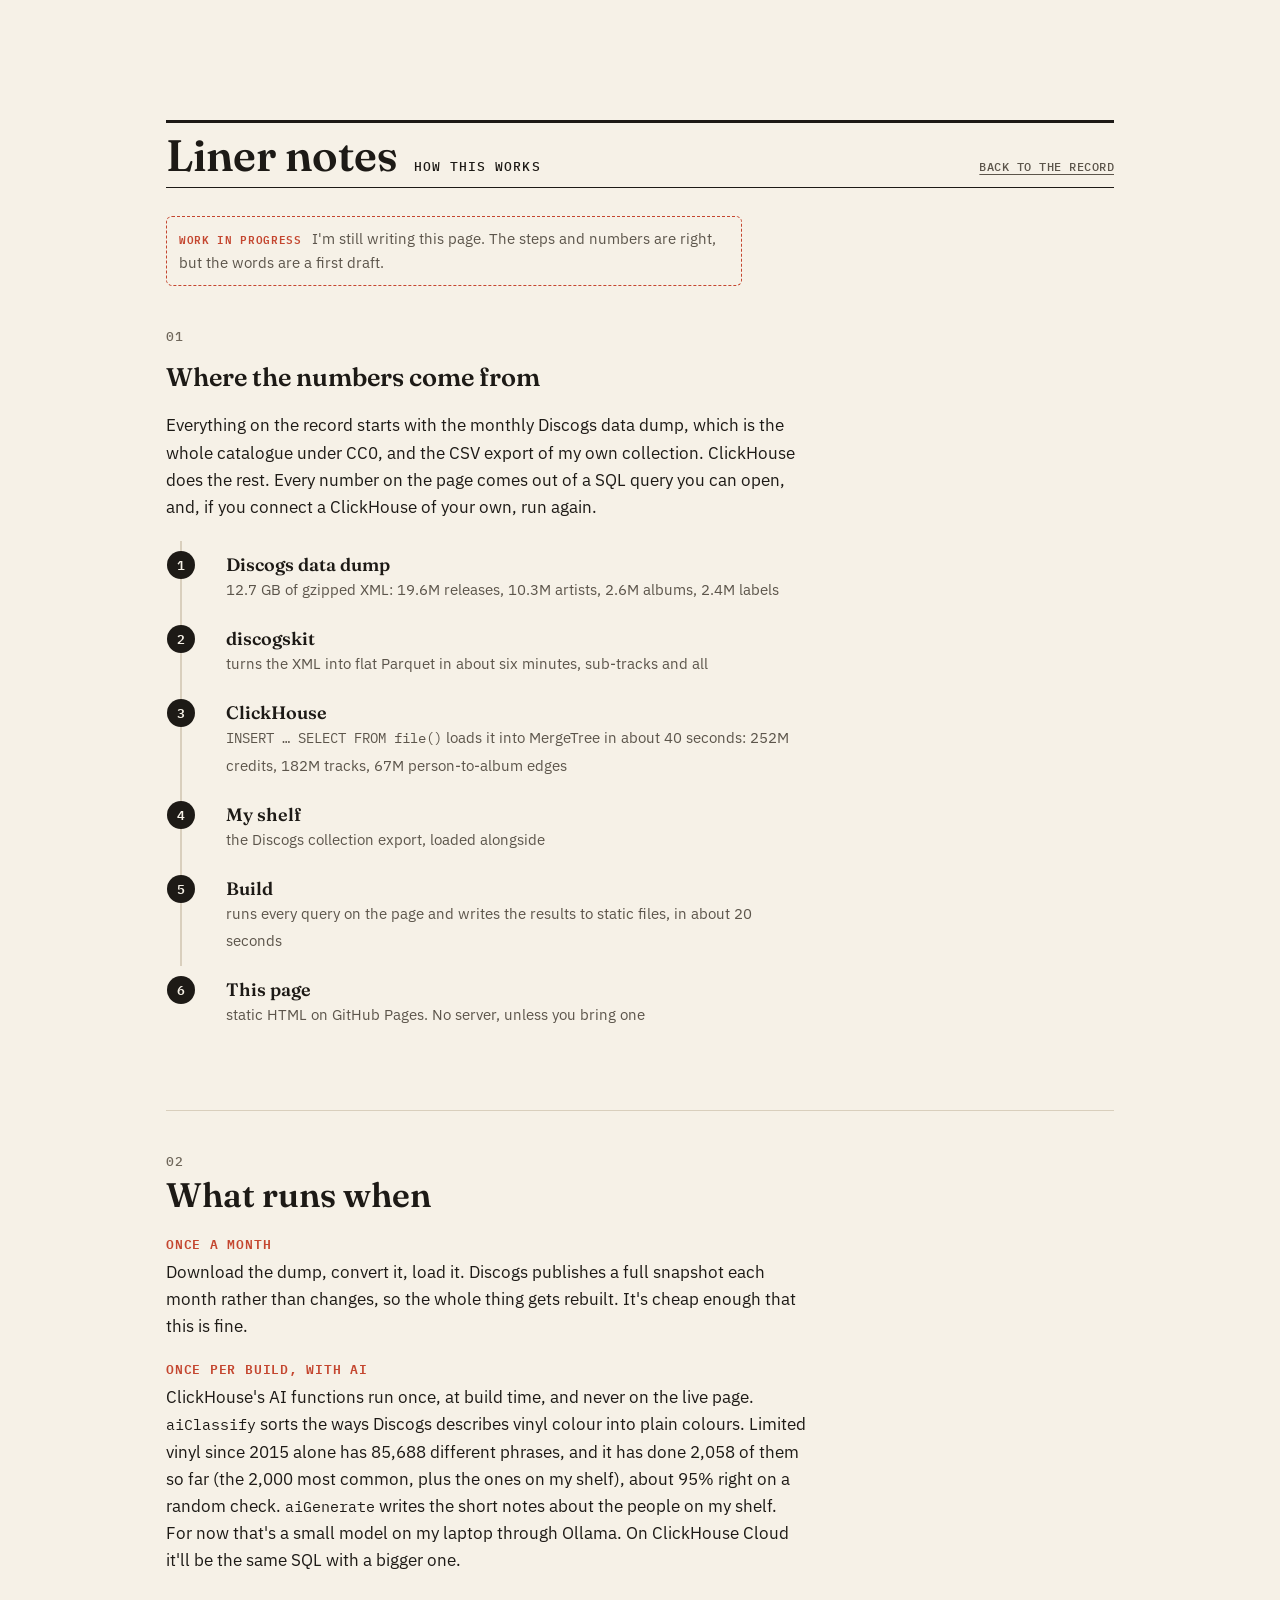
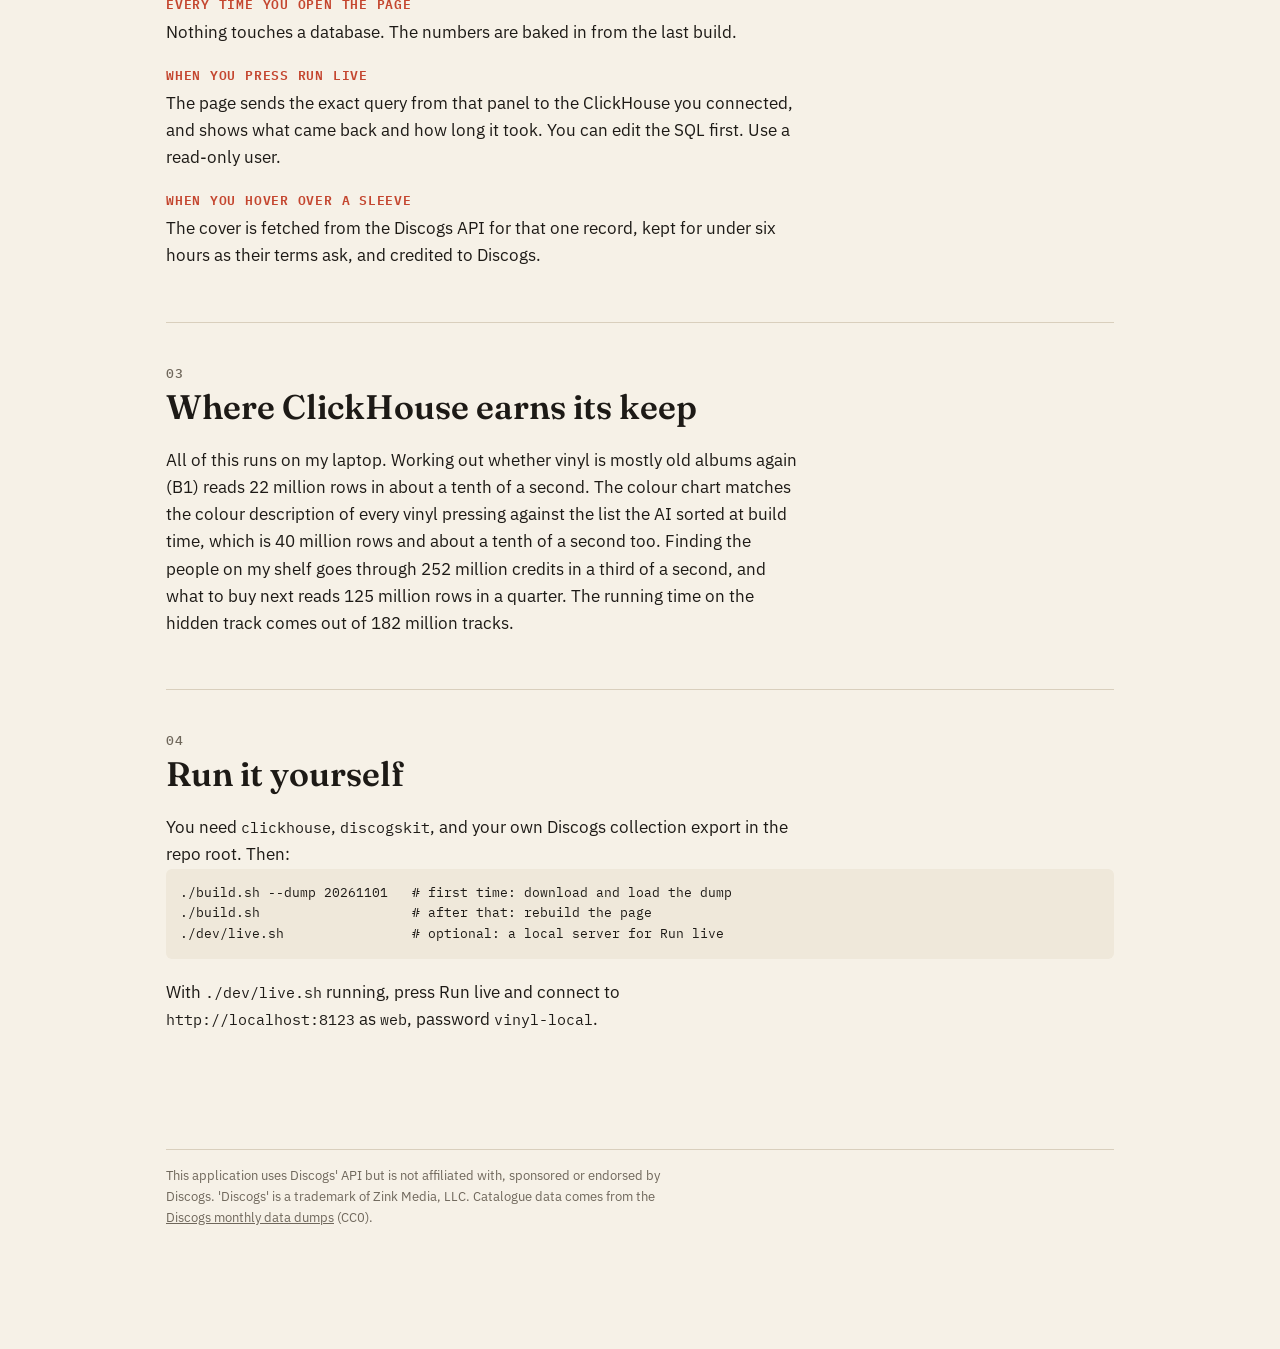
==== web/how.html @ 394502c3 "Link preview, favicon, and How it works marked as in progress - Open Graph and Twitter tags on both " ====
<!doctype html>
<html lang="en">
<head>
  <meta charset="utf-8">
  <meta name="viewport" content="width=device-width, initial-scale=1">
  <title>How It Works</title>
  <meta name="description" content="How the shelf page is built: Discogs dumps, Parquet, ClickHouse, and a little AI at build time.">
  <link rel="icon" href="favicon-32.png" sizes="32x32" type="image/png">
  <link rel="icon" href="favicon.svg" type="image/svg+xml">
  <link rel="apple-touch-icon" href="apple-touch-icon.png">
  <meta property="og:type" content="website">
  <meta property="og:title" content="How it works: Reading every liner note at once">
  <meta property="og:description" content="How the shelf page is built from the Discogs dumps, my collection export, and ClickHouse.">
  <meta property="og:url" content="https://tylerhannan.github.io/every-liner-note/how.html">
  <meta property="og:image" content="https://tylerhannan.github.io/every-liner-note/preview.png">
  <meta property="og:image:width" content="1200">
  <meta property="og:image:height" content="630">
  <meta property="og:image:alt" content="Reading every liner note at once: 19.6 million releases on Discogs, 252 million credits, and my records as sleeves">
  <meta name="twitter:card" content="summary_large_image">
  <link rel="preconnect" href="https://fonts.googleapis.com">
  <link rel="preconnect" href="https://fonts.gstatic.com" crossorigin>
  <link href="https://fonts.googleapis.com/css2?family=Fraunces:opsz,wght@9..144,500;9..144,600&family=IBM+Plex+Mono:wght@400;500;600&family=IBM+Plex+Sans:wght@400;500&display=swap" rel="stylesheet">
  <link rel="stylesheet" href="style.css">
</head>
<body>
<main>
  <header class="side-label" aria-label="Liner notes">
    <span class="side">Liner notes</span>
    <span>How this works</span>
    <span class="spacer"></span>
    <a class="how-link" href="index.html">Back to the record</a>
  </header>

  <p class="wip"><span class="soon-tag">Work in progress</span> I'm still writing this page. The steps and numbers are right, but the
    words are a first draft.</p>

  <!-- DRAFT COPY: written by Claude in Tyler's voice, for Tyler to rewrite -->
  <section class="track">
    <div class="track-no">01</div>
    <h1>Where the numbers come from</h1>
    <p class="lede">Everything on the record starts with the monthly Discogs data dump, which is the whole catalogue under CC0, and the
      CSV export of my own collection. ClickHouse does the rest. Every number on the page comes out of a SQL query you can open, and,
      if you connect a ClickHouse of your own, run again.</p>

    <ol class="flow">
      <li><b>Discogs data dump</b><span>12.7 GB of gzipped XML: 19.6M releases, 10.3M artists, 2.6M albums, 2.4M labels</span></li>
      <li><b>discogskit</b><span>turns the XML into flat Parquet in about six minutes, sub-tracks and all</span></li>
      <li><b>ClickHouse</b><span><code>INSERT … SELECT FROM file()</code> loads it into MergeTree in about 40 seconds: 252M credits, 182M tracks, 67M person-to-album edges</span></li>
      <li><b>My shelf</b><span>the Discogs collection export, loaded alongside</span></li>
      <li><b>Build</b><span>runs every query on the page and writes the results to static files, in about 20 seconds</span></li>
      <li><b>This page</b><span>static HTML on GitHub Pages. No server, unless you bring one</span></li>
    </ol>
  </section>

  <section class="track">
    <div class="track-no">02</div>
    <h2>What runs when</h2>
    <dl class="when">
      <dt>Once a month</dt>
      <dd>Download the dump, convert it, load it. Discogs publishes a full snapshot each month rather than changes, so the whole thing
        gets rebuilt. It's cheap enough that this is fine.</dd>
      <dt>Once per build, with AI</dt>
      <dd>ClickHouse's AI functions run once, at build time, and never on the live page. <code>aiClassify</code> sorts the ways Discogs
        describes vinyl colour into plain colours. Limited vinyl since 2015 alone has 85,688 different phrases, and it has done 2,058 of
        them so far (the 2,000 most common, plus the ones on my shelf), about 95% right on a random check. <code>aiGenerate</code> writes
        the short notes about the people on my shelf. For now that's
        a small model on my laptop through Ollama. On ClickHouse Cloud it'll be the same SQL with a bigger one.</dd>
      <dt>Every time you open the page</dt>
      <dd>Nothing touches a database. The numbers are baked in from the last build.</dd>
      <dt>When you press Run live</dt>
      <dd>The page sends the exact query from that panel to the ClickHouse you connected, and shows what came back and how long it took.
        You can edit the SQL first. Use a read-only user.</dd>
      <dt>When you hover over a sleeve</dt>
      <dd>The cover is fetched from the Discogs API for that one record, kept for under six hours as their terms ask, and credited to Discogs.</dd>
    </dl>
  </section>

  <section class="track">
    <div class="track-no">03</div>
    <h2>Where ClickHouse earns its keep</h2>
    <p>All of this runs on my laptop. Working out whether vinyl is mostly old albums again (B1) reads 22 million rows in about a
      tenth of a second. The colour chart matches the colour description of every vinyl pressing against the list the AI sorted at
      build time, which is 40 million rows and about a tenth of a second too. Finding the people on my shelf goes through 252 million
      credits in a third of a second, and what to buy next reads 125 million rows in a quarter. The running time on the hidden track
      comes out of 182 million tracks.</p>
  </section>

  <section class="track">
    <div class="track-no">04</div>
    <h2>Run it yourself</h2>
    <p>You need <code>clickhouse</code>, <code>discogskit</code>, and your own Discogs collection export in the repo root. Then:</p>
    <pre class="howto">./build.sh --dump 20261101   # first time: download and load the dump
./build.sh                   # after that: rebuild the page
./dev/live.sh                # optional: a local server for Run live</pre>
    <p>With <code>./dev/live.sh</code> running, press Run live and connect to <code>http://localhost:8123</code> as <code>web</code>,
      password <code>vinyl-local</code>.</p>
  </section>

  <footer class="site-footer">
    <p>This application uses Discogs' API but is not affiliated with, sponsored or endorsed by Discogs. 'Discogs' is a trademark of Zink Media, LLC.
      Catalogue data comes from the <a href="https://data.discogs.com/">Discogs monthly data dumps</a> (CC0).</p>
  </footer>
</main>
</body>
</html>
---- web/style.css ----
/* Tokens: paper and ink by day, black vinyl by night */
:root {
  color-scheme: light;
  --paper: #f6f1e7;
  --paper-2: #efe8da;
  --ink: #1d1a16;
  --ink-2: #5c554b;
  --ink-3: #6f675b;
  --rule: #d9cfbd;
  --grid: #e6dccb;
  --reissue: #c4462f;
  --catalogue: #1a8a6c;
  --new: #3b5fc0;
  --focus: #3b5fc0;
  --serif: "Fraunces", Georgia, serif;
  --sans: "IBM Plex Sans", system-ui, sans-serif;
  --mono: "IBM Plex Mono", ui-monospace, monospace;
  --gap: 20px;
}
@media (prefers-color-scheme: dark) {
  :root:not([data-theme="light"]) {
    color-scheme: dark;
    --paper: #171512; --paper-2: #201d19; --ink: #f0ebe2; --ink-2: #c2b9aa; --ink-3: #a39a8b;
    --rule: #3a342c; --grid: #2b2722; --reissue: #e0644a; --catalogue: #2aa386; --new: #6b93e0; --focus: #6b93e0;
  }
}
:root[data-theme="dark"] {
  color-scheme: dark;
  --paper: #171512; --paper-2: #201d19; --ink: #f0ebe2; --ink-2: #c2b9aa; --ink-3: #a39a8b;
  --rule: #3a342c; --grid: #2b2722; --reissue: #e0644a; --catalogue: #2aa386; --new: #6b93e0; --focus: #6b93e0;
}

/* Base */
* { box-sizing: border-box; }
html { scroll-behavior: smooth; }
body { margin: 0; background: var(--paper); color: var(--ink); font: 17px/1.6 var(--sans); -webkit-font-smoothing: antialiased; }
main { max-width: 980px; margin: 0 auto; padding: 32px 16px 120px; }
h1, h2 { font-family: var(--serif); font-weight: 600; line-height: 1.15; margin: 0; }
h2 { font-size: clamp(26px, 3.6vw, 34px); }
p { max-width: 64ch; margin: 0; }
a { color: inherit; }
code { font-family: var(--mono); font-size: 0.9em; }
:focus-visible { outline: 2px solid var(--focus); outline-offset: 2px; }

/* Masthead */
.masthead { padding-bottom: 40px; border-bottom: 1px solid var(--rule); }
.masthead-row { display: flex; align-items: center; gap: 12px 14px; flex-wrap: wrap; font: 500 12px var(--mono); letter-spacing: 0.06em; color: var(--ink-3); }
.spacer { flex: 1; }
.masthead-title { font: 600 clamp(38px, 6.5vw, 66px)/1.04 var(--serif); margin: 32px 0 16px; max-width: 15ch; }
.masthead-lede { font-size: 19px; color: var(--ink-2); max-width: 56ch; }
.how-link { font: 500 12px var(--mono); color: var(--ink-2); letter-spacing: 0.04em; text-underline-offset: 3px; }
.how-link:hover { color: var(--ink); }
.theme-toggle, .connect-open {
  font: 500 12px/1 var(--mono); letter-spacing: 0.04em; color: var(--ink); background: none; cursor: pointer;
  border: 1px solid var(--ink); border-radius: 999px; padding: 6px 12px;
}
.theme-toggle { border-color: var(--rule); color: var(--ink-2); font-size: 14px; padding: 5px 9px; }
.theme-toggle:hover, .connect-open:hover { background: var(--ink); color: var(--paper); border-color: var(--ink); }
.is-live .connect-open { border-color: var(--catalogue); color: var(--catalogue); }
.is-live .connect-open::before { content: "● "; }
.connect-soon, .wip { margin: 0 0 14px; padding: 10px 12px; border: 1px dashed var(--reissue); border-radius: 6px; font-size: 14px; color: var(--ink-2); }
.wip { margin: 28px 0 0; max-width: 64ch; font-size: 15px; }
.soon-tag { display: inline-block; margin-right: 6px; font: 600 11px var(--mono); text-transform: uppercase; letter-spacing: 0.06em; color: var(--reissue); }

/* Sides and tracks: one rhythm, every block the same distance from the last */
.side-label {
  display: flex; align-items: baseline; gap: 16px; flex-wrap: wrap; margin-top: 88px;
  border-top: 3px solid var(--ink); border-bottom: 1px solid var(--ink); padding: 10px 0;
  font: 500 13px/1 var(--mono); letter-spacing: 0.08em; text-transform: uppercase;
}
.side-label .side { font: 600 44px/1 var(--serif); letter-spacing: 0; text-transform: none; }
.side-hidden { border-top-style: dashed; }
.track { padding: 44px 0 52px; border-bottom: 1px solid var(--rule); scroll-margin-top: 24px; }
.track:last-of-type { border-bottom: 0; }
.track:focus { outline: none; }
.track > * + * { margin-top: var(--gap); }
.track > .track-no + h2 { margin-top: 8px; }
.track-no { font: 500 13px/1 var(--mono); color: var(--ink-3); letter-spacing: 0.08em; }
.footnote { font-size: 14px; color: var(--ink-2); }
.kicker { font: 600 clamp(21px, 2.8vw, 28px)/1.3 var(--serif); max-width: 32ch; }
.track > .kicker { margin-top: 36px; }

/* Hero numbers */
.hero { display: flex; gap: 12px 28px; align-items: flex-end; flex-wrap: wrap; }
.hero-number { font: 600 clamp(72px, 14vw, 132px)/0.9 var(--serif); color: var(--reissue); }
.hero-text { max-width: 36ch; font-size: 19px; padding-bottom: 8px; }
.hero-text .then { color: var(--ink-2); }

/* Charts */
.legend { display: flex; gap: 8px 20px; flex-wrap: wrap; font-size: 14px; color: var(--ink-2); }
.legend span { display: inline-flex; align-items: center; gap: 8px; }
.dot { display: inline-block; width: 12px; height: 12px; border-radius: 50%; }
.dot-mine { background: var(--ink); }
.dot-all { background: transparent; box-shadow: inset 0 0 0 2px var(--ink-3); }
.track > .legend + .chart { margin-top: 10px; }
.chart { position: relative; width: 100%; }
.chart svg { display: block; width: 100%; height: auto; overflow: visible; }
.chart text { font-family: var(--mono); font-size: 12px; fill: var(--ink-3); }
.chart .label { font-family: var(--sans); font-size: 13px; fill: var(--ink); }
.chart .label-2 { font-family: var(--sans); font-size: 12px; fill: var(--ink-2); }
.chart .grid { stroke: var(--grid); stroke-width: 1; }
.chart .axis { stroke: var(--rule); stroke-width: 1; }
.chart .cursor { stroke: var(--ink-2); stroke-width: 1; }
.tooltip {
  position: absolute; pointer-events: none; z-index: 5; min-width: 180px; max-width: 320px;
  background: var(--paper-2); border: 1px solid var(--rule); border-radius: 6px;
  padding: 10px 12px; font-size: 13px; line-height: 1.45; color: var(--ink);
  box-shadow: 0 6px 20px rgba(0, 0, 0, 0.12); opacity: 0; transition: opacity 0.08s;
}
.tooltip.on { opacity: 1; }
.tooltip b { font-family: var(--mono); font-weight: 600; }
.tooltip .row { display: flex; justify-content: space-between; gap: 16px; }
.tooltip .key { display: inline-flex; align-items: center; gap: 6px; color: var(--ink-2); }
.tooltip .key i { width: 9px; height: 9px; border-radius: 2px; display: inline-block; }
.tooltip .num { font-family: var(--mono); }

/* SQL panels */
.query { font: 13px/1.5 var(--mono); color: var(--ink-2); }
.track > .query + .query { margin-top: 8px; }
.query summary {
  display: flex; align-items: center; gap: 8px 12px; flex-wrap: wrap; cursor: pointer; list-style: none;
  border: 1px solid var(--rule); border-radius: 6px; padding: 8px 10px 8px 8px; background: var(--paper-2);
}
.query summary::-webkit-details-marker { display: none; }
.query summary:hover { border-color: var(--ink-3); }
.q-tag { font-weight: 600; font-size: 11px; letter-spacing: 0.08em; color: var(--paper); background: var(--ink); border-radius: 3px; padding: 2px 6px; }
.q-ai { background: var(--reissue); }
.q-stats { flex: 1; min-width: 12em; }
.q-cta { font: 500 13px/1 var(--sans); color: var(--ink); border: 1px solid var(--ink); border-radius: 999px; padding: 7px 14px; }
.query summary:hover .q-cta { background: var(--ink); color: var(--paper); }
.q-cta::after { content: " ▾"; }
.query[open] .q-cta::after { content: " ▴"; }
.q-hide, .query[open] .q-show { display: none; }
.query[open] .q-hide { display: inline; }
.q-live { display: none; font: 500 12px var(--sans); color: var(--catalogue); background: none; border: 1px solid var(--catalogue); border-radius: 999px; padding: 6px 12px; cursor: pointer; }
.is-live .q-live { display: inline-block; }
.q-live:hover { background: var(--catalogue); color: var(--paper); }
.live-dot { color: var(--catalogue); font-weight: 600; }
.query pre { margin: 10px 0 0; padding: 14px; overflow-x: auto; background: var(--paper-2); border-radius: 6px; color: var(--ink); font-size: 12.5px; white-space: pre; }
.is-live .query pre[contenteditable="plaintext-only"] { box-shadow: inset 0 0 0 1px var(--catalogue); }
.query .table-wrap { max-height: 320px; overflow: auto; margin-top: 10px; }
.query table { border-collapse: collapse; font-size: 12.5px; }
.query td, .query th { padding: 3px 12px 3px 0; text-align: right; border-bottom: 1px solid var(--grid); white-space: nowrap; }
.query th { color: var(--ink-2); font-weight: 500; }
.query td:first-child, .query th:first-child { text-align: left; }

/* Collapsed extras */
details.more > summary { cursor: pointer; font: 500 14px var(--sans); color: var(--ink-2); list-style: none; }
details.more > summary::-webkit-details-marker { display: none; }
details.more > summary::before { content: "▸ "; }
details.more[open] > summary::before { content: "▾ "; }
details.more > * + * { margin-top: 14px; }

/* Numbered list: what to buy next */
ol.people { list-style: none; padding: 0; max-width: 72ch; counter-reset: item; }
ol.people li { counter-increment: item; display: grid; grid-template-columns: 2.6em 1fr; row-gap: 2px; padding: 14px 0; border-bottom: 1px solid var(--grid); }
ol.people li::before { content: counter(item, decimal-leading-zero); grid-row: 1 / span 4; font: 13px var(--mono); color: var(--ink-3); padding-top: 5px; }
ol.people li > * { grid-column: 2; }
.glue-name, .next-title { font: 600 19px/1.3 var(--serif); text-decoration: none; }
.glue-name:hover, .next-title:hover { text-decoration: underline; }
.glue-meta { font: 12px var(--mono); color: var(--ink-3); }
.glue-on { font-size: 14px; color: var(--ink-2); }
.next li:first-child .next-title { color: var(--reissue); }

/* C1: a card for each set of my records that share people, with a thread from sleeve to sleeve */
.pairs { list-style: none; padding: 0; display: grid; grid-template-columns: repeat(auto-fill, minmax(280px, 1fr)); gap: 20px; }
.pair { min-width: 0; border: 1px solid var(--rule); border-radius: 8px; padding: 18px 18px 14px; display: flex; flex-direction: column; gap: 16px; }
.pair.wide { grid-column: 1 / -1; }
.pair-sleeves { --thread: 30px; display: grid; grid-template-columns: repeat(var(--n), minmax(0, 104px)); gap: var(--thread); }
.pair-sleeves .sleeve { z-index: 0; }
.pair-sleeves .sleeve:hover, .pair-sleeves .sleeve:focus-visible { z-index: 2; }
.pair-sleeves .sleeve:not(:last-child)::after { content: ""; position: absolute; z-index: -1; top: 50%; left: 100%; width: var(--thread); border-top: 1px solid var(--ink-3); }
.pair-who { min-width: 0; display: flex; flex-direction: column; gap: 10px; }
.pair-people { list-style: none; padding: 0; margin: 0; display: flex; flex-direction: column; gap: 8px; }
.pair-people li { display: flex; flex-direction: column; }
.pair-people .glue-name { font-size: 18px; }
.pair-notes > summary { cursor: pointer; font: 12px var(--mono); color: var(--ink-3); list-style: none; }
.pair-notes > summary::-webkit-details-marker { display: none; }
.pair-notes > summary::before { content: "▸ "; }
.pair-notes[open] > summary::before { content: "▾ "; }
.pair-notes p { margin-top: 8px; font: italic 15px/1.5 var(--serif); color: var(--ink-2); }
@media (min-width: 760px) {
  .pair.wide { flex-direction: row; align-items: flex-start; gap: 28px; }
  .pair.wide .pair-sleeves { flex: none; grid-template-columns: repeat(var(--n), 104px); }
}

/* Cover wall: typographic sleeves with a record peeking out; the cover comes from Discogs on hover */
.cover-wall { display: grid; grid-template-columns: repeat(auto-fill, minmax(128px, 1fr)); gap: 22px 26px; padding-right: 26px; }
.sleeve { position: relative; aspect-ratio: 1; display: block; color: var(--ink); text-decoration: none; }
.sleeve:hover, .sleeve:focus-visible { z-index: 2; }
.sleeve:focus-visible { outline: none; }
.sleeve:focus-visible .jacket { outline: 2px solid var(--focus); outline-offset: 2px; }
.disc {
  position: absolute; top: 5%; left: 5%; width: 90%; aspect-ratio: 1; border-radius: 50%;
  background:
    radial-gradient(circle, var(--paper) 0 2.2%, var(--label) 2.6% 31%, #0d0d0c 31.5% 33%, transparent 33.5%),
    repeating-radial-gradient(circle, #181716 0 1.2px, #2a2826 1.2px 2.6px);
  box-shadow: 0 0 0 1px var(--rule);
  transform: translateX(16%); transition: transform 0.35s ease;
}
.sleeve.out .disc { transform: translateX(46%) rotate(40deg); }
.jacket { position: absolute; inset: 0; overflow: hidden; border-radius: 3px; background: var(--paper-2); border: 1px solid var(--rule); box-shadow: 2px 2px 0 var(--grid); }
.sleeve-text { position: absolute; inset: 0; padding: 11px; display: flex; flex-direction: column; gap: 4px; }
.sleeve-artist { font: 500 11px/1.25 var(--sans); color: var(--ink-2); display: -webkit-box; -webkit-line-clamp: 2; -webkit-box-orient: vertical; overflow: hidden; }
.sleeve-title { font: 600 15px/1.15 var(--serif); display: -webkit-box; -webkit-line-clamp: 3; -webkit-box-orient: vertical; overflow: hidden; }
.sleeve-foot { margin-top: auto; display: flex; justify-content: space-between; gap: 6px; font: 11px var(--mono); color: var(--ink-3); }
.sleeve-cat { overflow: hidden; text-overflow: ellipsis; white-space: nowrap; }
.jacket img { position: absolute; inset: 0; width: 100%; height: 100%; object-fit: cover; opacity: 0; transition: opacity 0.25s; }
.sleeve.show-cover img { opacity: 1; }
.credit { position: absolute; left: 0; right: 0; bottom: 0; padding: 3px 6px; font: 10px/1.3 var(--mono); color: #fff; background: rgba(0, 0, 0, 0.62); opacity: 0; transition: opacity 0.25s; }
.sleeve.show-cover .credit { opacity: 1; }
/* "fetching cover…" sits in the credit strip, so it never covers the name */
.loading { position: absolute; left: 0; right: 0; bottom: 0; padding: 3px 6px; font: 10px/1.3 var(--mono); color: #fff; background: rgba(0, 0, 0, 0.62); opacity: 0; }
.sleeve.fetching .loading { opacity: 1; }
.sleeve.mini .sleeve-text { padding: 8px; gap: 3px; }
.sleeve.mini .sleeve-artist { font-size: 10px; }
.sleeve.mini .sleeve-title { font-size: 13px; }
.sleeve.mini .sleeve-foot { font-size: 10px; }
.sleeve.mini .sleeve-cat { display: none; }
.sleeve.mini .credit { font-size: 9px; padding: 2px 4px; }
.sleeve.mini .loading { font-size: 9px; padding: 2px 4px; }
@media (prefers-reduced-motion: reduce) { .disc, .jacket img, .credit { transition: none; } html { scroll-behavior: auto; } }

/* Connect dialog */
.connect { max-width: 520px; width: calc(100% - 32px); border: 1px solid var(--rule); border-radius: 10px; background: var(--paper); color: var(--ink); padding: 24px; }
.connect::backdrop { background: rgba(0, 0, 0, 0.45); }
.connect h2 { margin-bottom: 10px; }
.connect p { font-size: 15px; }
.connect label { display: flex; flex-direction: column; gap: 4px; margin: 12px 0; font: 12px var(--mono); color: var(--ink-3); }
.connect input:not([type=checkbox]) { font: 15px var(--sans); color: var(--ink); background: var(--paper-2); border: 1px solid var(--rule); border-radius: 6px; padding: 9px 10px; }
.connect label.check { flex-direction: row; align-items: center; gap: 8px; font: 14px var(--sans); color: var(--ink-2); }
.connect-status { min-height: 1.4em; font-size: 14px; color: var(--reissue); }
.connect-actions { display: flex; gap: 10px; flex-wrap: wrap; margin: 6px 0 12px; }
.pick-btn { font: 500 14px var(--sans); color: var(--ink); background: none; border: 1px solid var(--ink); border-radius: 999px; padding: 9px 16px; cursor: pointer; }
.pick-btn:hover { background: var(--ink); color: var(--paper); }
.pick-btn.ghost { border-color: var(--rule); color: var(--ink-2); }

/* How it works page */
.flow { list-style: none; padding: 0; counter-reset: flow; max-width: 64ch; }
.flow li { counter-increment: flow; position: relative; padding: 12px 0 12px 44px; border-left: 2px solid var(--rule); margin-left: 14px; }
.flow li::before { content: counter(flow); position: absolute; left: -15px; top: 10px; width: 28px; height: 28px; border-radius: 50%; background: var(--ink); color: var(--paper); font: 600 13px/28px var(--mono); text-align: center; }
.flow li:last-child { border-left-color: transparent; }
.flow b { display: block; font: 600 18px var(--serif); }
.flow span { color: var(--ink-2); font-size: 15px; }
.when { max-width: 64ch; margin: 0; }
.when dt { font: 600 13px var(--mono); text-transform: uppercase; letter-spacing: 0.06em; color: var(--reissue); margin-top: 18px; }
.when dd { margin: 4px 0 0; }
.earns { max-width: 64ch; padding-left: 20px; margin: 0; }
.earns li { margin: 6px 0; }
.howto { background: var(--paper-2); padding: 14px; border-radius: 6px; overflow-x: auto; font: 13px/1.6 var(--mono); margin: 0; }

/* Footer and talk-mode hint */
.site-footer { margin-top: 64px; padding-top: 16px; border-top: 1px solid var(--rule); font-size: 13px; color: var(--ink-3); }
.keys { position: fixed; right: 16px; bottom: 16px; font: 12px var(--mono); color: var(--ink-3); background: var(--paper); padding: 4px 8px; border: 1px solid var(--rule); border-radius: 4px; }

/* Phones */
@media (max-width: 640px) {
  body { font-size: 16px; }
  .keys { display: none; }
  .side-label .side { font-size: 34px; }
  .side-label { margin-top: 64px; gap: 10px; }
  .masthead-lede, .hero-text { font-size: 17px; }
  .track { padding: 36px 0 44px; }
  .cover-wall { grid-template-columns: repeat(auto-fill, minmax(90px, 1fr)); gap: 14px 18px; padding-right: 18px; }
  .sleeve-title { font-size: 13px; }
  .sleeve-text { padding: 8px; }
  .pair-sleeves { --thread: 16px; }
  .pair.wide .pair-sleeves { grid-template-columns: repeat(2, minmax(0, 104px)); }
  .pair.wide .pair-sleeves .sleeve::after { display: none; }
  .sleeve.mini .sleeve-text { padding: 6px; }
  .sleeve.mini .sleeve-title { font-size: 12px; }
}

/* Borrowed in spirit from click-ui: big stats, a code block with copy, a toast */
.stats { display: flex; flex-wrap: wrap; gap: 18px 44px; margin: 28px 0 0; }
.stats div { display: flex; flex-direction: column-reverse; }
.stats dd { margin: 0; font: 600 clamp(34px, 5vw, 48px)/1 var(--serif); }
.stats dt { font: 500 12px var(--mono); letter-spacing: 0.06em; text-transform: uppercase; color: var(--ink-3); margin-top: 6px; }
.code { position: relative; }
.code .copy { position: absolute; top: 8px; right: 8px; font: 500 12px var(--sans); color: var(--ink-2); background: var(--paper); border: 1px solid var(--rule); border-radius: 999px; padding: 4px 10px; cursor: pointer; opacity: 0.85; }
.code .copy:hover { color: var(--ink); border-color: var(--ink-3); opacity: 1; }
.sql-k { color: var(--new); font-weight: 600; }
.sql-f { color: var(--catalogue); }
.sql-s { color: var(--reissue); }
.sql-n { color: var(--reissue); }
.sql-p { color: var(--catalogue); font-weight: 600; }
.sql-c { color: var(--ink-3); font-style: italic; }
.toast { position: fixed; left: 50%; bottom: 24px; transform: translate(-50%, 12px); background: var(--ink); color: var(--paper); font: 500 13px var(--sans); padding: 8px 14px; border-radius: 999px; opacity: 0; pointer-events: none; transition: opacity 0.15s, transform 0.15s; z-index: 10; }
.toast.on { opacity: 1; transform: translate(-50%, 0); }

/* A number that just changed because a live query redrew it */
@keyframes updated { from { background: color-mix(in srgb, var(--catalogue) 35%, transparent); } to { background: transparent; } }
.updated { animation: updated 1.6s ease-out; border-radius: 4px; }

/* "How long have you got?" picker on the hidden track */
.fit { border-top: 1px dashed var(--rule); padding-top: 24px; }
.fit > * + * { margin-top: 14px; }
.fit h3 { font: 600 22px/1.2 var(--serif); margin: 0; }
.fit-ask { display: flex; flex-wrap: wrap; align-items: center; gap: 8px 10px; font-size: 18px; }
.fit-ask input { width: 6ch; font: 600 20px var(--serif); color: var(--ink); background: var(--paper-2); border: 1px solid var(--rule); border-radius: 6px; padding: 4px 8px; text-align: right; }
.fit-presets { display: inline-flex; gap: 6px; flex-wrap: wrap; }
.fit-presets button { font: 500 13px var(--sans); color: var(--ink-2); background: none; border: 1px solid var(--rule); border-radius: 999px; padding: 4px 10px; cursor: pointer; }
.fit-presets button:hover { color: var(--ink); border-color: var(--ink-3); }
.fit-sum { font: 600 18px var(--serif); }
.fit-list { margin: 0; padding-left: 22px; }
.fit-list li { margin: 4px 0; }
.fit-by { font-size: 14px; color: var(--ink-2); }

/* The spine: which side you're on, down the left margin, when there's room for it */
.spine { position: fixed; left: 0; top: 0; bottom: 0; width: 56px; display: none; flex-direction: column; align-items: center; gap: 18px; padding: 28px 0; border-right: 1px solid var(--rule); background: var(--paper-2); box-shadow: inset -6px 0 10px -8px rgba(0, 0, 0, 0.25); z-index: 4; transition: opacity 0.2s; }
.spine.off { opacity: 0; pointer-events: none; }
.spine-side { writing-mode: vertical-rl; transform: rotate(180deg); font: 600 13px var(--mono); letter-spacing: 0.12em; text-transform: uppercase; color: var(--ink); white-space: nowrap; }
.spine-ticks { display: flex; flex-direction: column; gap: 6px; margin-top: auto; }
.spine-ticks a { font: 11px var(--mono); color: var(--ink-3); text-decoration: none; padding: 2px 4px; border-radius: 3px; text-align: center; }
.spine-ticks a:hover { color: var(--ink); }
.spine-ticks a.on { color: var(--paper-2); background: var(--ink); }
@media (min-width: 1140px) { .spine { display: flex; } }
.side-label { scroll-margin-top: 16px; }
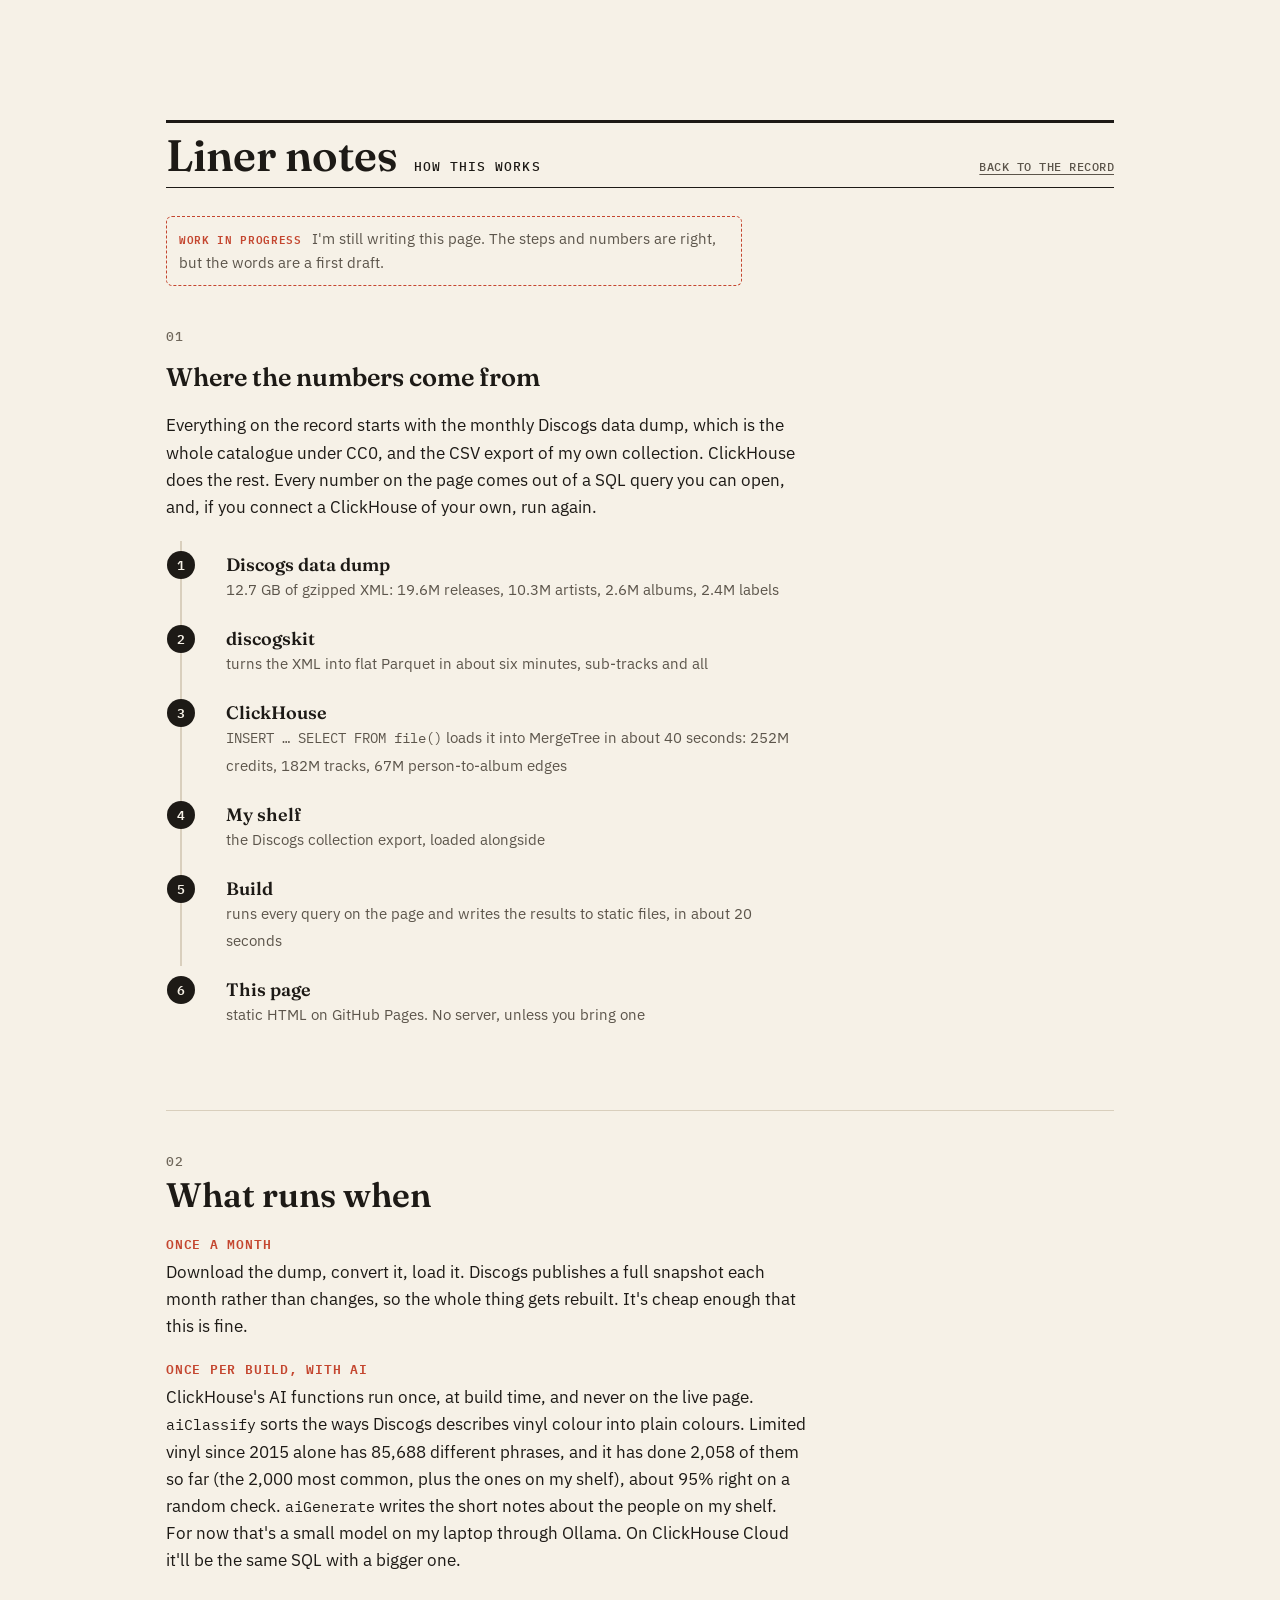
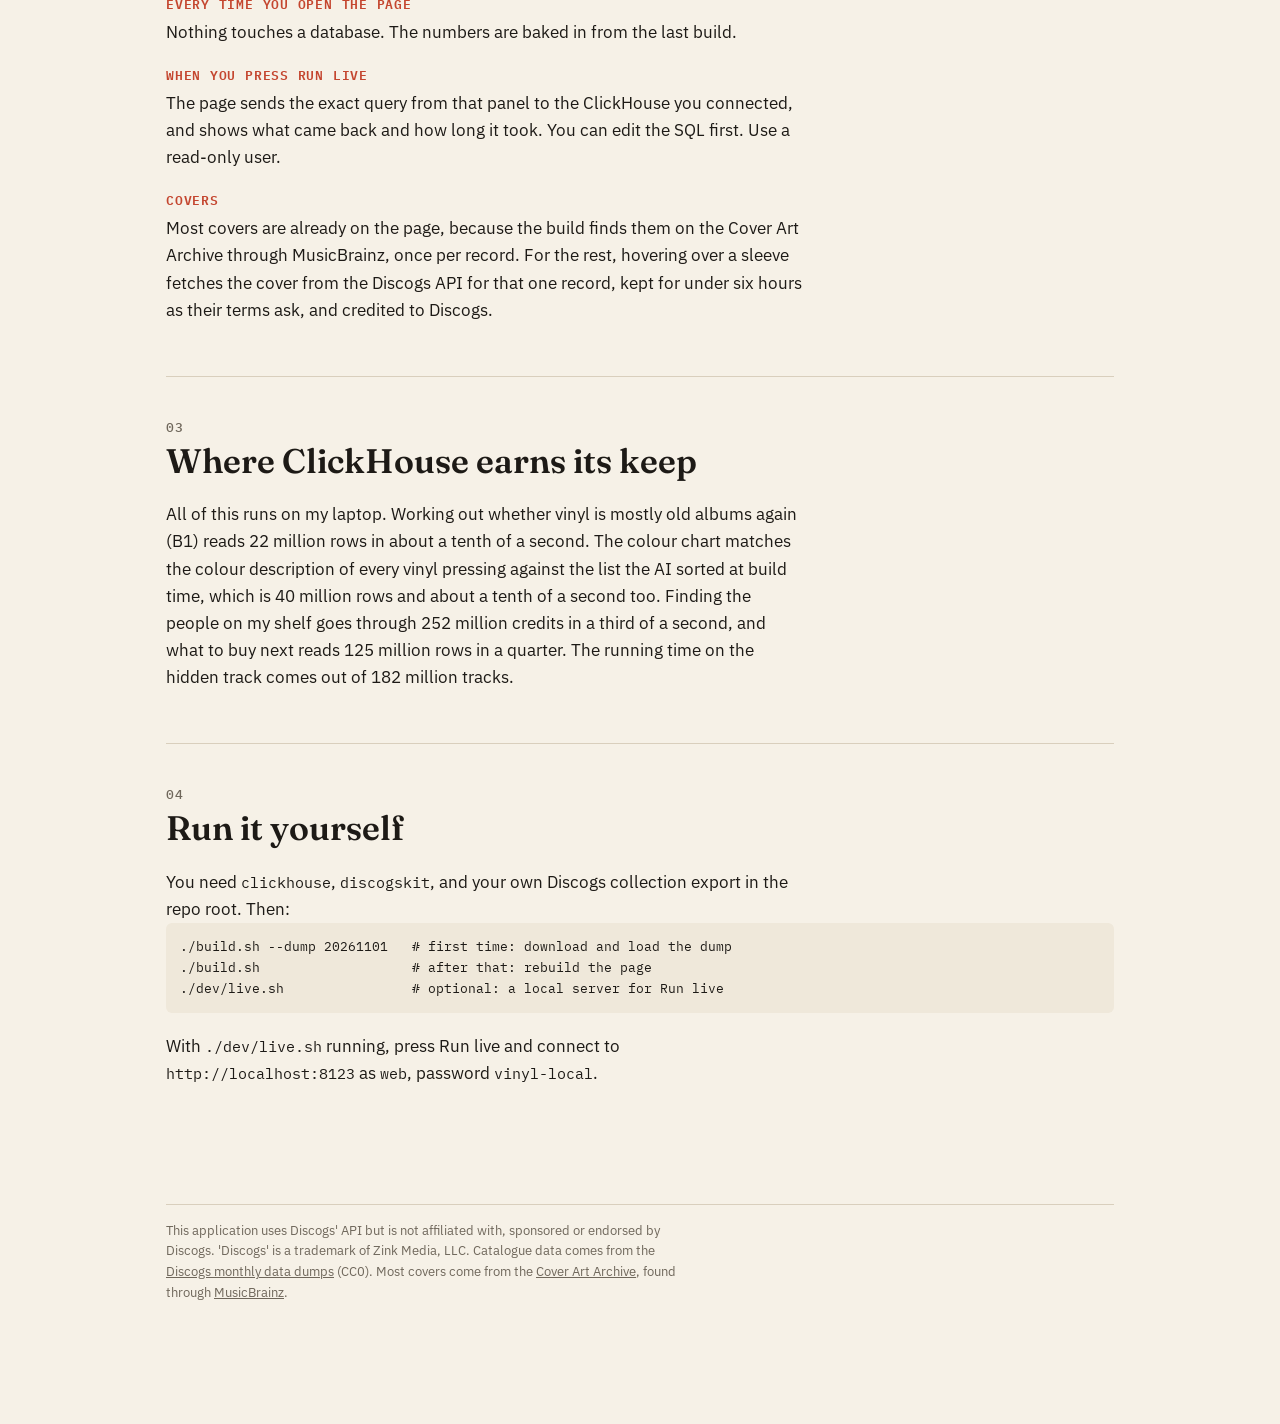
==== commit 7785237d: "Real covers, coloured vinyl, and liner notes that stay put - Covers come from the Cover Art Archive," ====
--- a/web/how.html
+++ b/web/how.html
@@ -70,8 +70,10 @@
       <dt>When you press Run live</dt>
       <dd>The page sends the exact query from that panel to the ClickHouse you connected, and shows what came back and how long it took.
         You can edit the SQL first. Use a read-only user.</dd>
-      <dt>When you hover over a sleeve</dt>
-      <dd>The cover is fetched from the Discogs API for that one record, kept for under six hours as their terms ask, and credited to Discogs.</dd>
+      <dt>Covers</dt>
+      <dd>Most covers are already on the page, because the build finds them on the Cover Art Archive through MusicBrainz, once per
+        record. For the rest, hovering over a sleeve fetches the cover from the Discogs API for that one record, kept for under six hours
+        as their terms ask, and credited to Discogs.</dd>
     </dl>
   </section>
 
@@ -98,7 +100,8 @@
 
   <footer class="site-footer">
     <p>This application uses Discogs' API but is not affiliated with, sponsored or endorsed by Discogs. 'Discogs' is a trademark of Zink Media, LLC.
-      Catalogue data comes from the <a href="https://data.discogs.com/">Discogs monthly data dumps</a> (CC0).</p>
+      Catalogue data comes from the <a href="https://data.discogs.com/">Discogs monthly data dumps</a> (CC0). Most covers come from the
+      <a href="https://coverartarchive.org/">Cover Art Archive</a>, found through <a href="https://musicbrainz.org/">MusicBrainz</a>.</p>
   </footer>
 </main>
 </body>
--- a/web/style.css
+++ b/web/style.css
@@ -194,7 +194,7 @@
   position: absolute; top: 5%; left: 5%; width: 90%; aspect-ratio: 1; border-radius: 50%;
   background:
     radial-gradient(circle, var(--paper) 0 2.2%, var(--label) 2.6% 31%, #0d0d0c 31.5% 33%, transparent 33.5%),
-    repeating-radial-gradient(circle, #181716 0 1.2px, #2a2826 1.2px 2.6px);
+    var(--grooves, repeating-radial-gradient(circle, #181716 0 1.2px, #2a2826 1.2px 2.6px));
   box-shadow: 0 0 0 1px var(--rule);
   transform: translateX(16%); transition: transform 0.35s ease;
 }
@@ -209,6 +209,9 @@
 .sleeve.show-cover img { opacity: 1; }
 .credit { position: absolute; left: 0; right: 0; bottom: 0; padding: 3px 6px; font: 10px/1.3 var(--mono); color: #fff; background: rgba(0, 0, 0, 0.62); opacity: 0; transition: opacity 0.25s; }
 .sleeve.show-cover .credit { opacity: 1; }
+/* Cover Art Archive covers are always showing, so their credit waits for a hover */
+.sleeve.caa .credit { opacity: 0; }
+.sleeve.caa.out .credit { opacity: 1; }
 /* "fetching cover…" sits in the credit strip, so it never covers the name */
 .loading { position: absolute; left: 0; right: 0; bottom: 0; padding: 3px 6px; font: 10px/1.3 var(--mono); color: #fff; background: rgba(0, 0, 0, 0.62); opacity: 0; }
 .sleeve.fetching .loading { opacity: 1; }
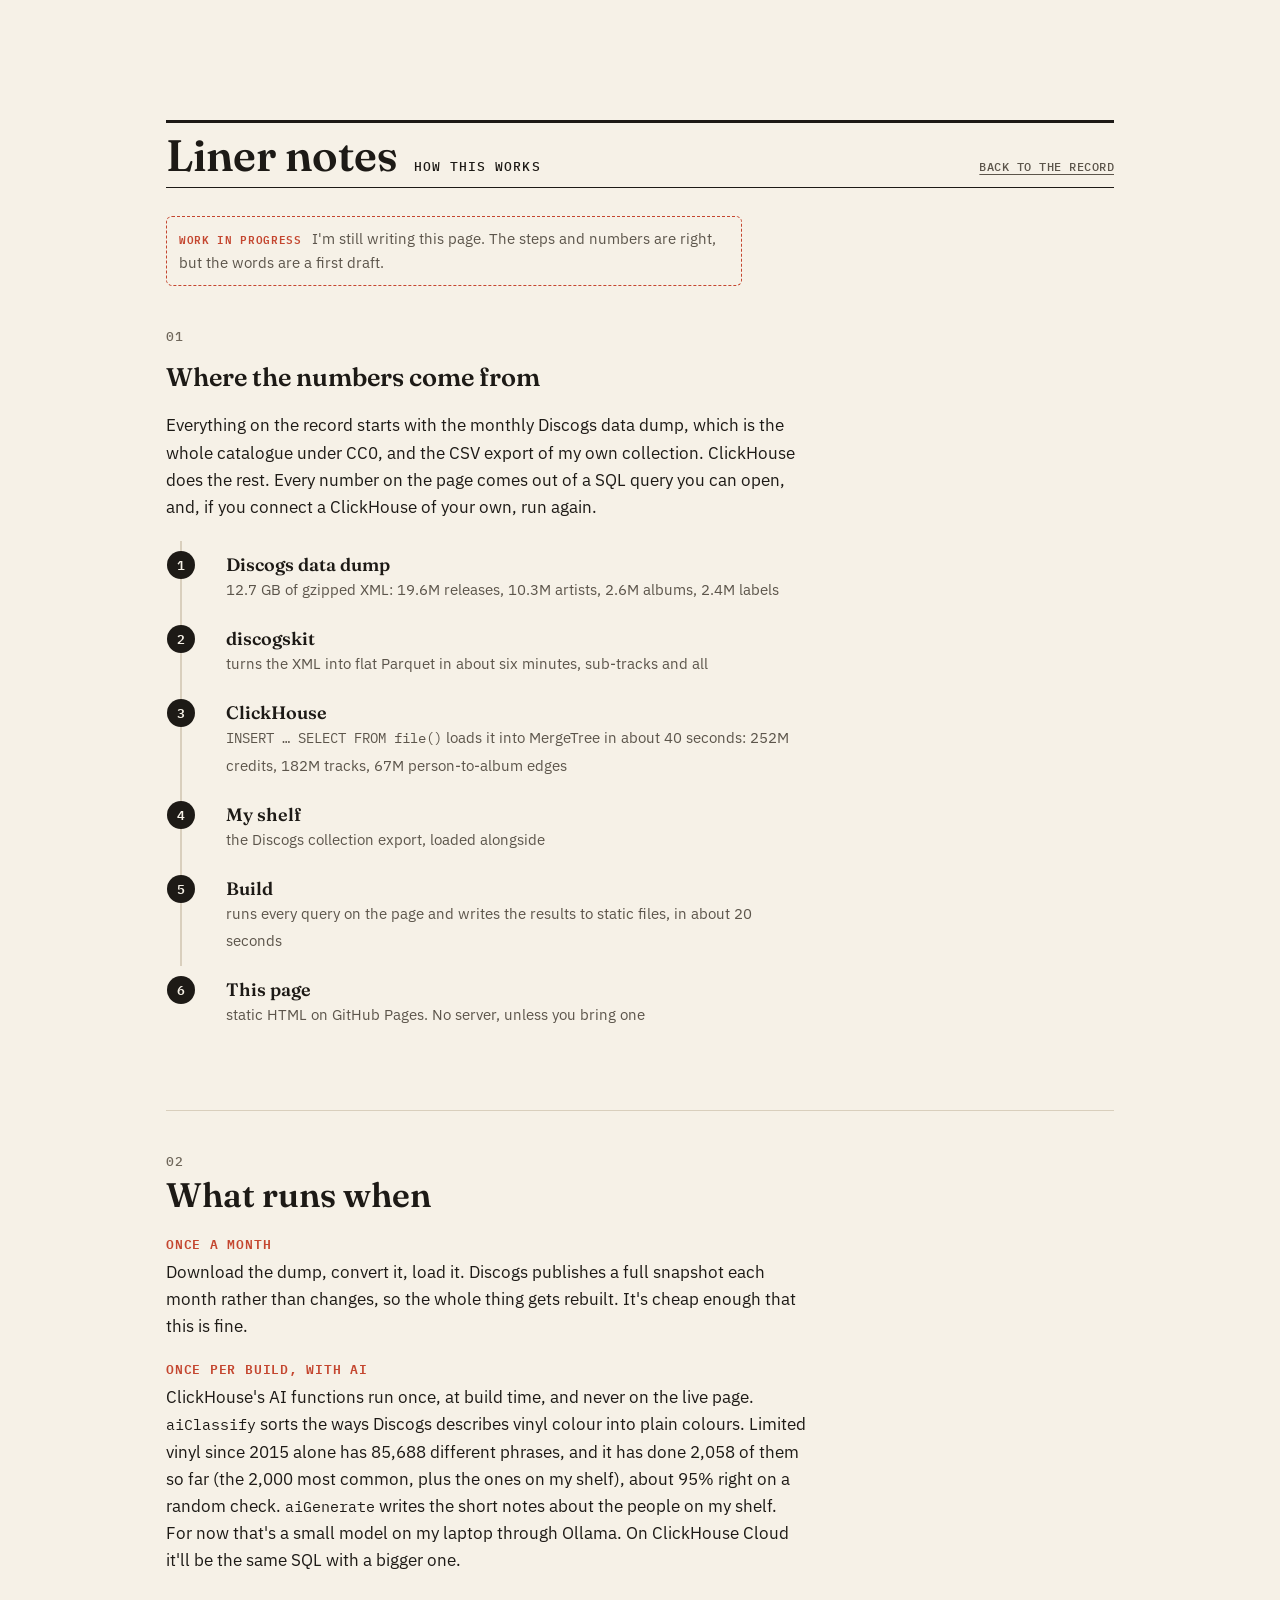
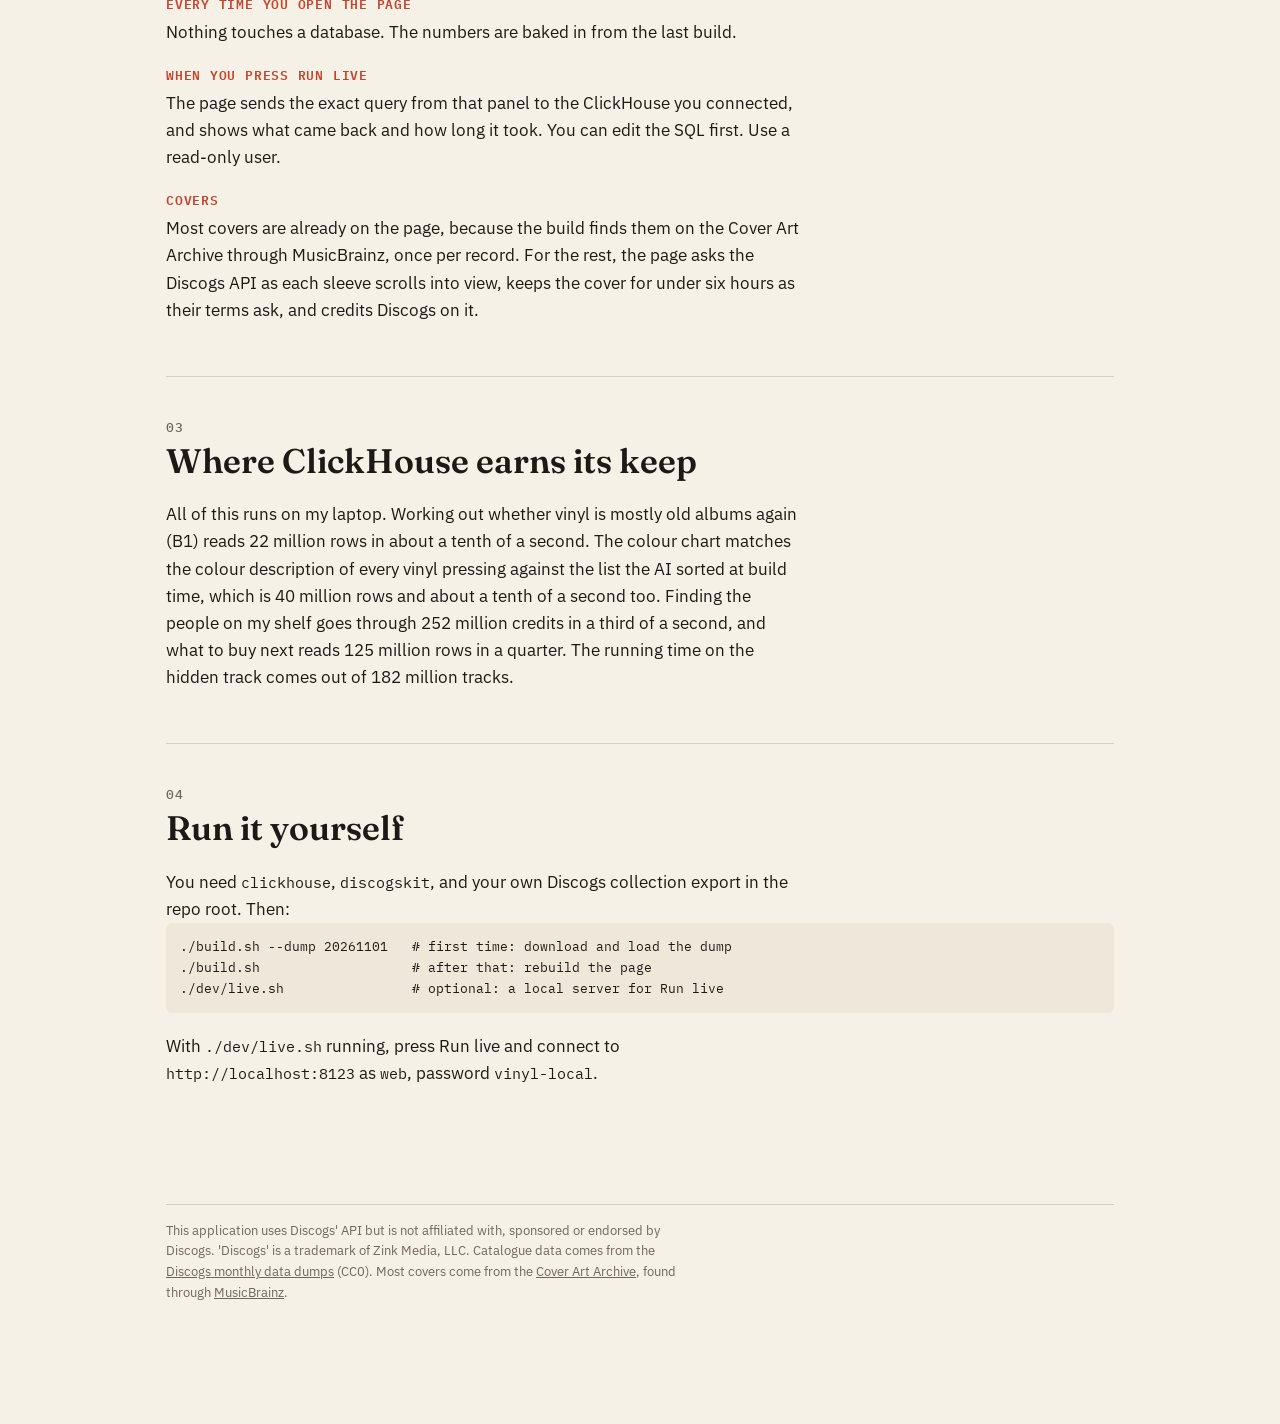
==== commit 9aca61f4: "Discogs covers without a hover, and screenshots with covers - The 11 records the Cover Art Archive d" ====
--- a/web/how.html
+++ b/web/how.html
@@ -15,7 +15,7 @@
   <meta property="og:image" content="https://tylerhannan.github.io/every-liner-note/preview.png">
   <meta property="og:image:width" content="1200">
   <meta property="og:image:height" content="630">
-  <meta property="og:image:alt" content="Reading every liner note at once: 19.6 million releases on Discogs, 252 million credits, and my records as sleeves">
+  <meta property="og:image:alt" content="Reading every liner note at once: 19.6 million releases on Discogs, 252 million credits, and the covers of my records">
   <meta name="twitter:card" content="summary_large_image">
   <link rel="preconnect" href="https://fonts.googleapis.com">
   <link rel="preconnect" href="https://fonts.gstatic.com" crossorigin>
@@ -72,8 +72,8 @@
         You can edit the SQL first. Use a read-only user.</dd>
       <dt>Covers</dt>
       <dd>Most covers are already on the page, because the build finds them on the Cover Art Archive through MusicBrainz, once per
-        record. For the rest, hovering over a sleeve fetches the cover from the Discogs API for that one record, kept for under six hours
-        as their terms ask, and credited to Discogs.</dd>
+        record. For the rest, the page asks the Discogs API as each sleeve scrolls into view, keeps the cover for under six hours as their
+        terms ask, and credits Discogs on it.</dd>
     </dl>
   </section>
 
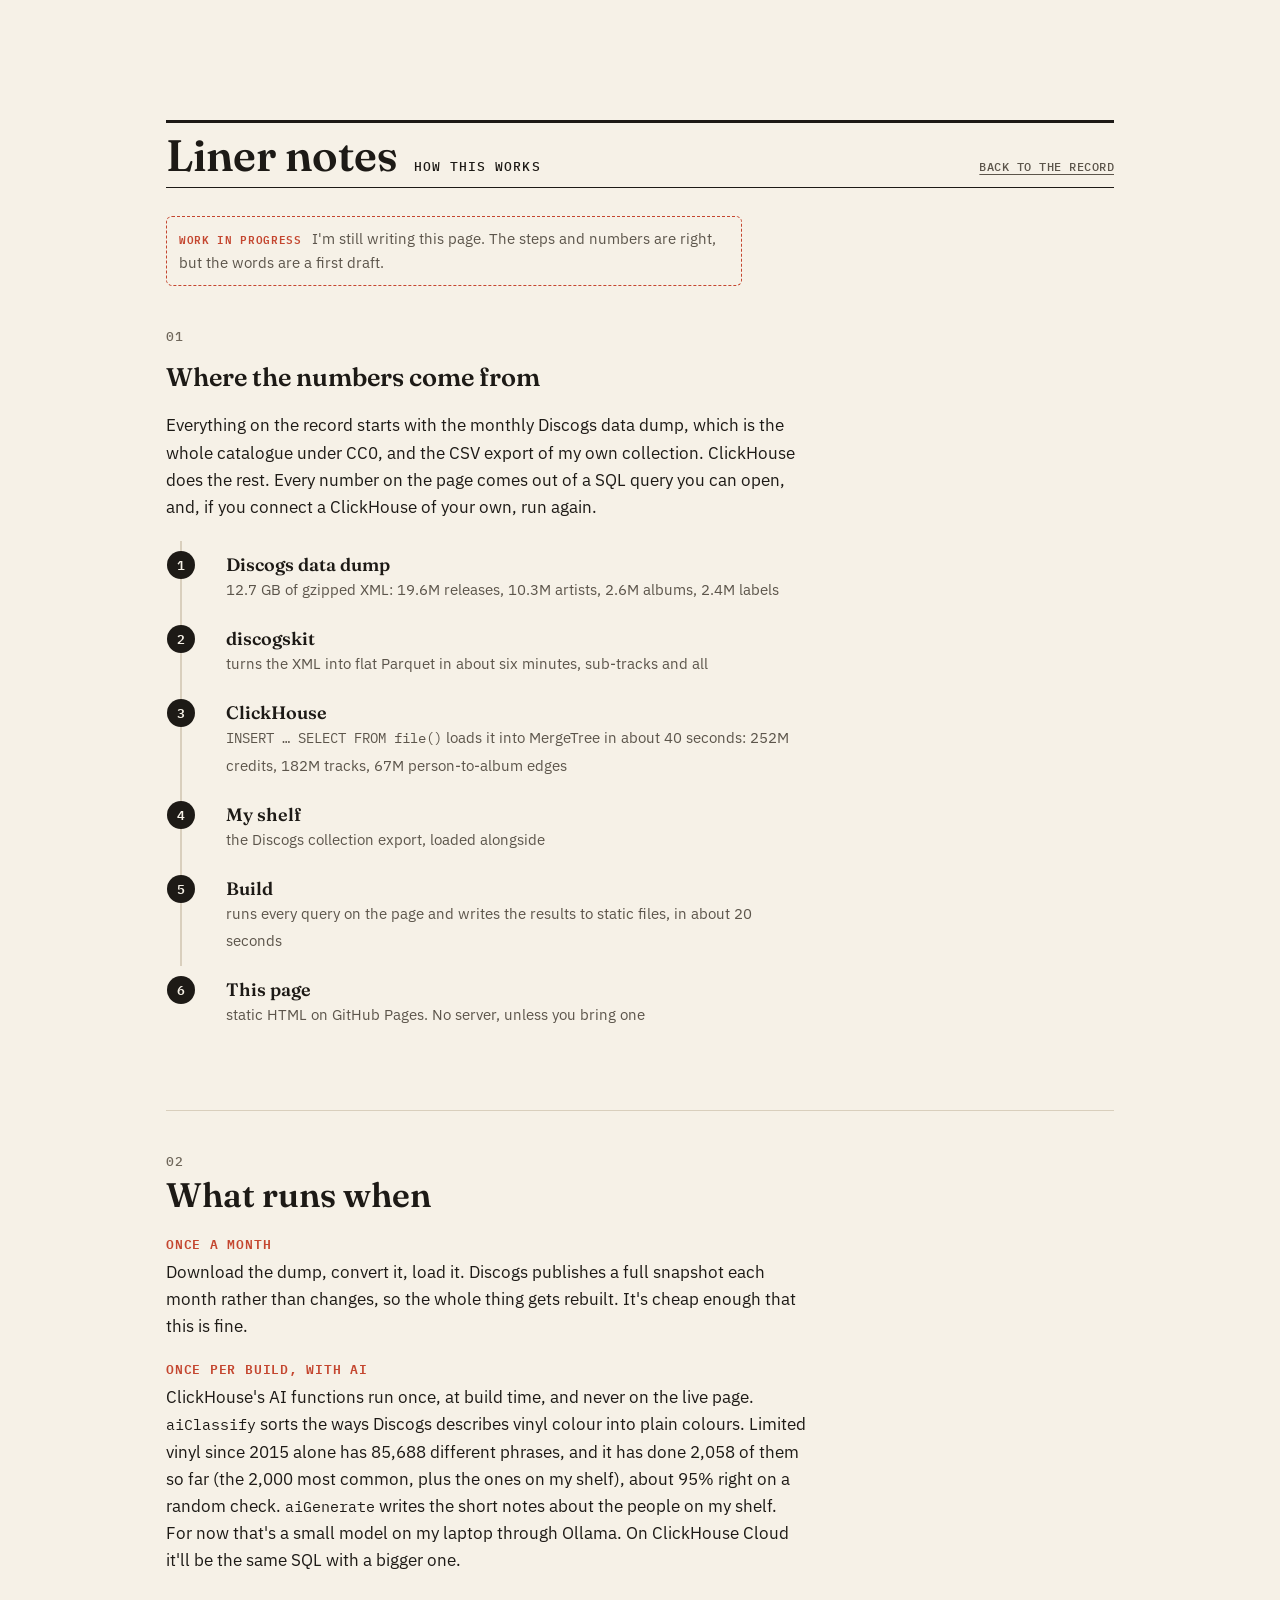
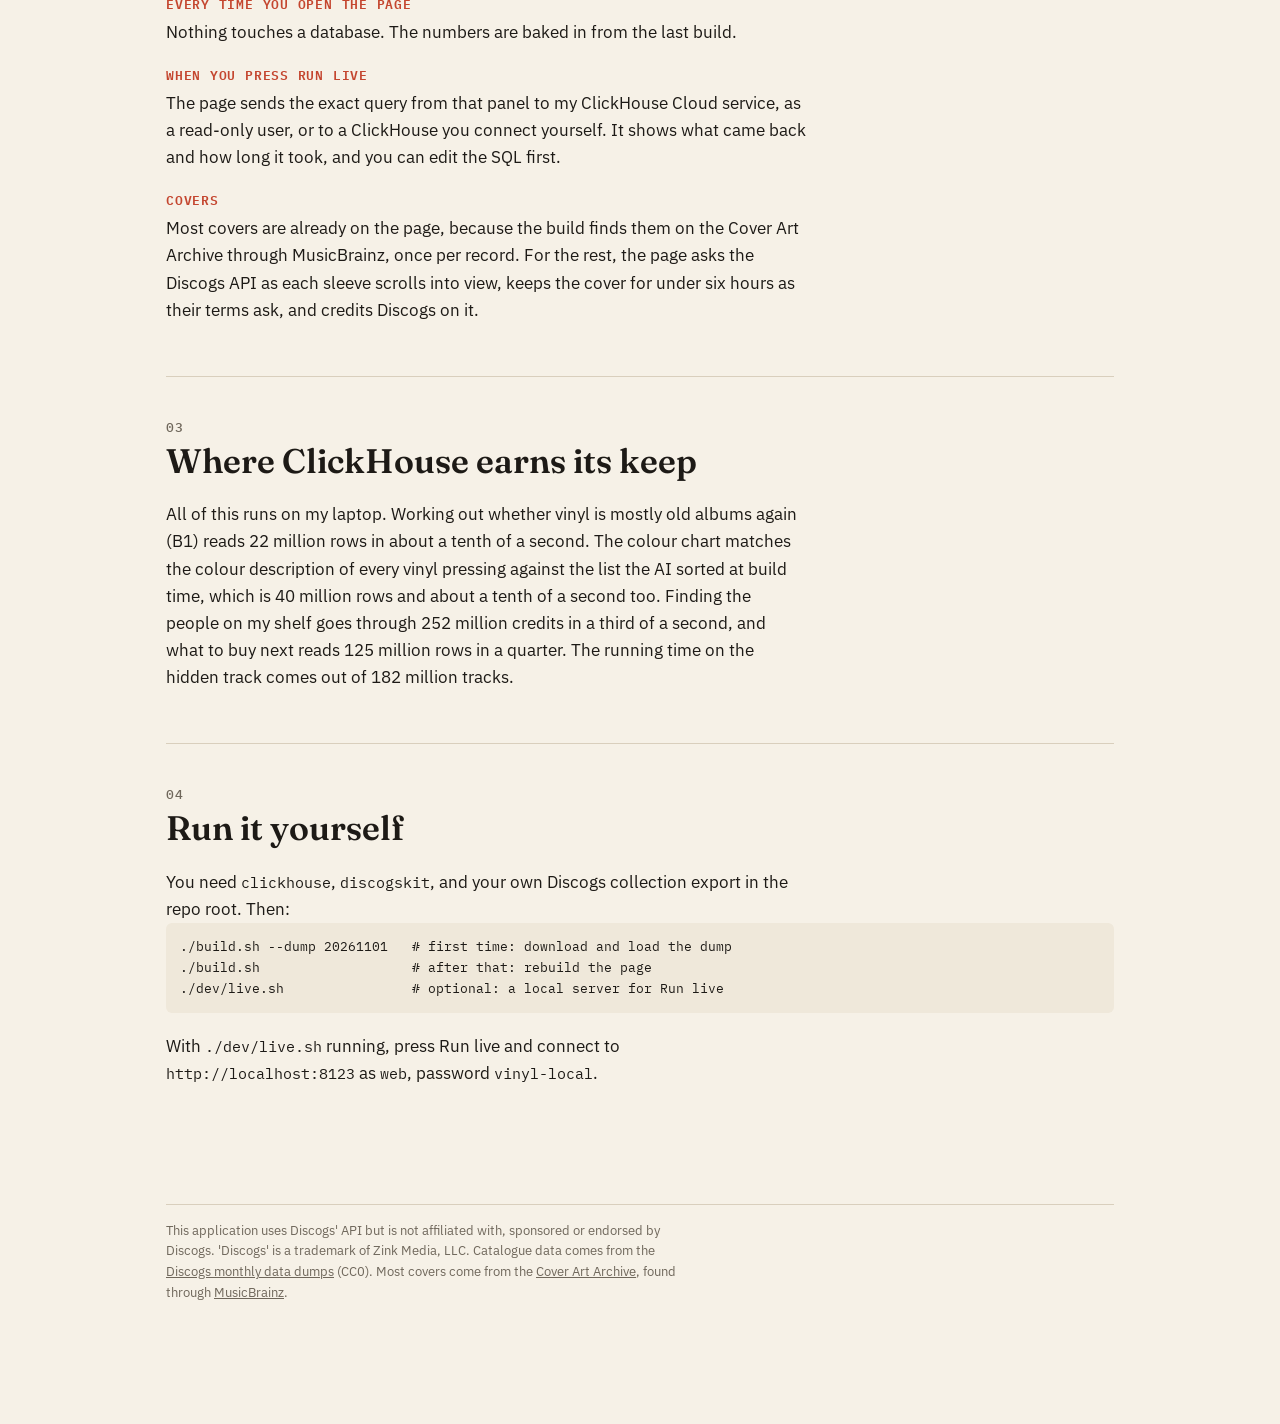
==== commit b575eaec: "Run live connects to my ClickHouse Cloud with one click - web/live.js knows my Cloud service and its" ====
--- a/web/how.html
+++ b/web/how.html
@@ -68,8 +68,8 @@
       <dt>Every time you open the page</dt>
       <dd>Nothing touches a database. The numbers are baked in from the last build.</dd>
       <dt>When you press Run live</dt>
-      <dd>The page sends the exact query from that panel to the ClickHouse you connected, and shows what came back and how long it took.
-        You can edit the SQL first. Use a read-only user.</dd>
+      <dd>The page sends the exact query from that panel to my ClickHouse Cloud service, as a read-only user, or to a ClickHouse you
+        connect yourself. It shows what came back and how long it took, and you can edit the SQL first.</dd>
       <dt>Covers</dt>
       <dd>Most covers are already on the page, because the build finds them on the Cover Art Archive through MusicBrainz, once per
         record. For the rest, the page asks the Discogs API as each sleeve scrolls into view, keeps the cover for under six hours as their
--- a/web/style.css
+++ b/web/style.css
@@ -58,7 +58,7 @@
 .theme-toggle:hover, .connect-open:hover { background: var(--ink); color: var(--paper); border-color: var(--ink); }
 .is-live .connect-open { border-color: var(--catalogue); color: var(--catalogue); }
 .is-live .connect-open::before { content: "● "; }
-.connect-soon, .wip { margin: 0 0 14px; padding: 10px 12px; border: 1px dashed var(--reissue); border-radius: 6px; font-size: 14px; color: var(--ink-2); }
+.wip { margin: 0 0 14px; padding: 10px 12px; border: 1px dashed var(--reissue); border-radius: 6px; font-size: 14px; color: var(--ink-2); }
 .wip { margin: 28px 0 0; max-width: 64ch; font-size: 15px; }
 .soon-tag { display: inline-block; margin-right: 6px; font: 600 11px var(--mono); text-transform: uppercase; letter-spacing: 0.06em; color: var(--reissue); }
 
@@ -237,6 +237,16 @@
 .pick-btn { font: 500 14px var(--sans); color: var(--ink); background: none; border: 1px solid var(--ink); border-radius: 999px; padding: 9px 16px; cursor: pointer; }
 .pick-btn:hover { background: var(--ink); color: var(--paper); }
 .pick-btn.ghost { border-color: var(--rule); color: var(--ink-2); }
+.pick-btn.primary { background: var(--ink); color: var(--paper); }
+.pick-btn.primary:hover { background: none; color: var(--ink); }
+.connect-public { display: flex; flex-wrap: wrap; align-items: center; gap: 10px 14px; margin: 16px 0 6px; }
+.connect-hint { font-size: 14px; color: var(--ink-3); }
+.connect-own { margin: 8px 0 14px; border-top: 1px solid var(--rule); padding-top: 12px; }
+.connect-own > summary { cursor: pointer; font: 500 14px var(--sans); color: var(--ink-2); list-style: none; }
+.connect-own > summary::-webkit-details-marker { display: none; }
+.connect-own > summary::before { content: "▸ "; }
+.connect-own[open] > summary::before { content: "▾ "; }
+.connect-own > p { margin-top: 10px; }
 
 /* How it works page */
 .flow { list-style: none; padding: 0; counter-reset: flow; max-width: 64ch; }
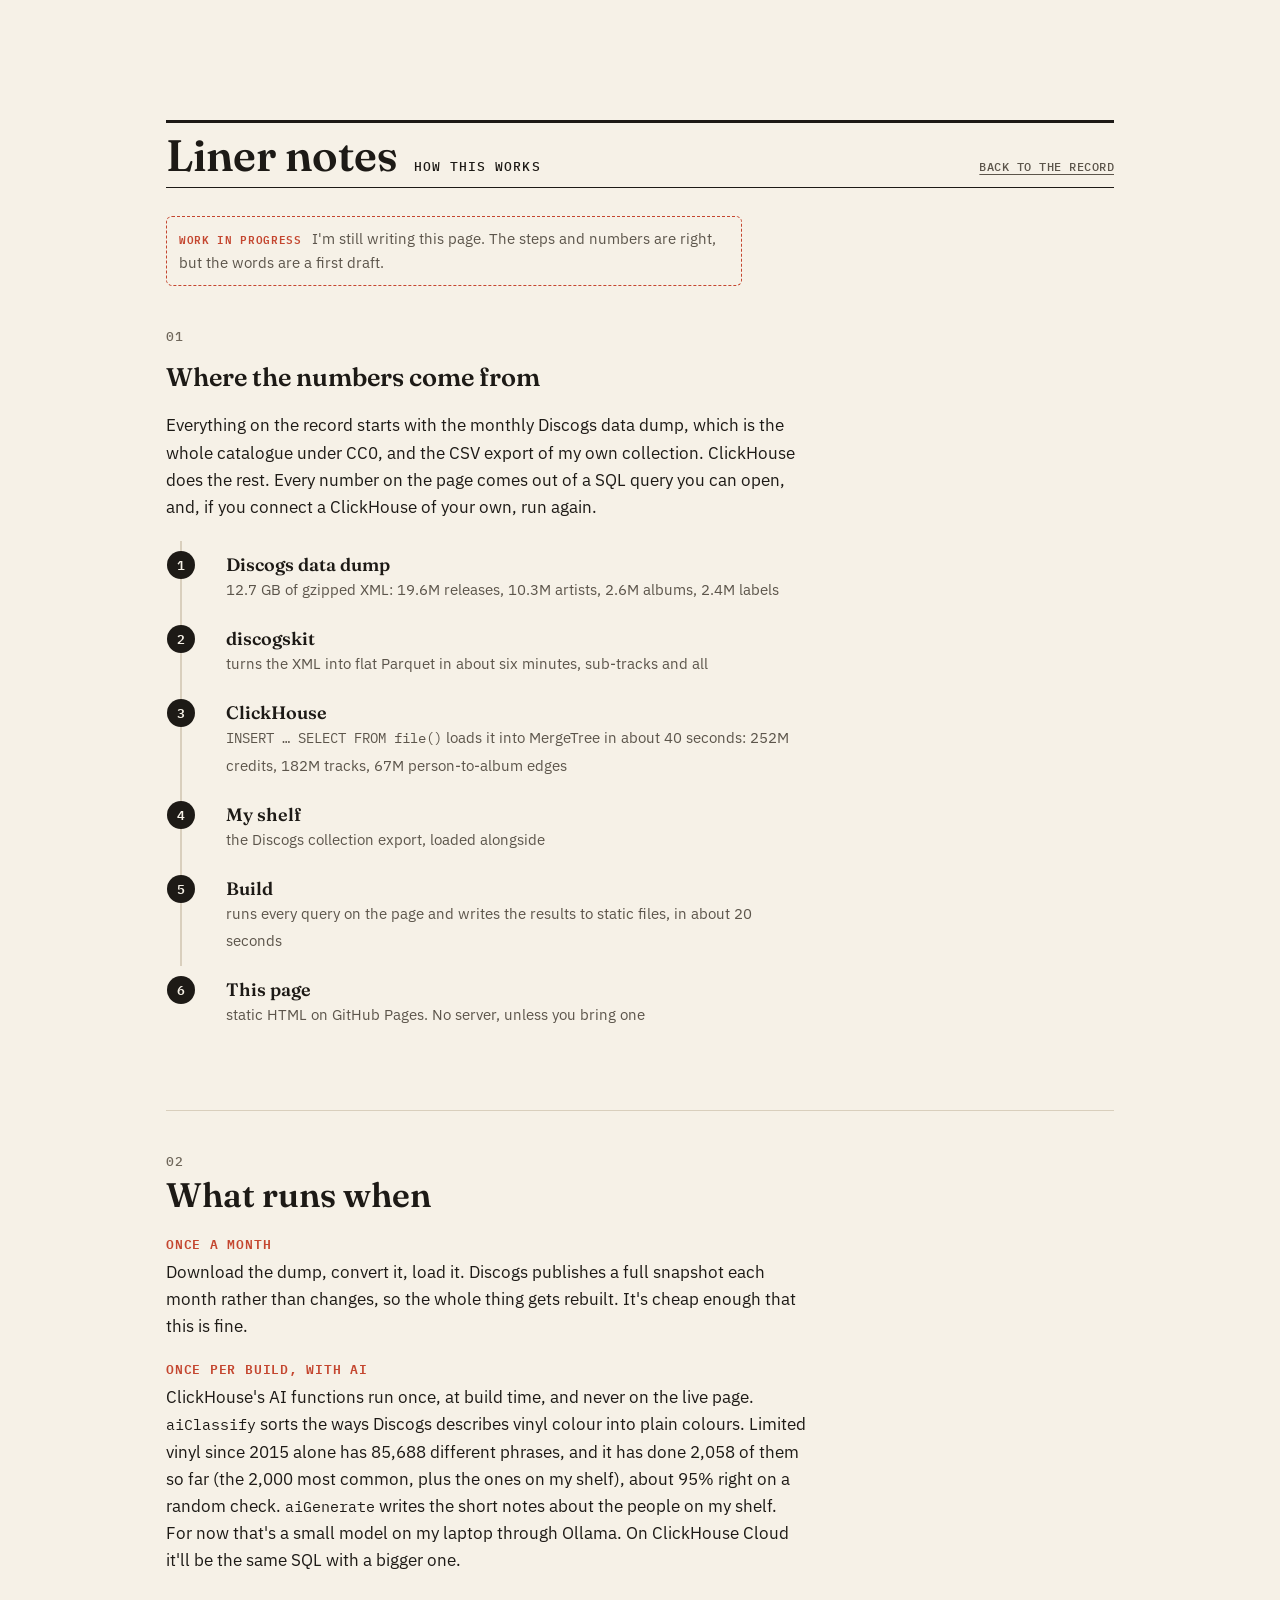
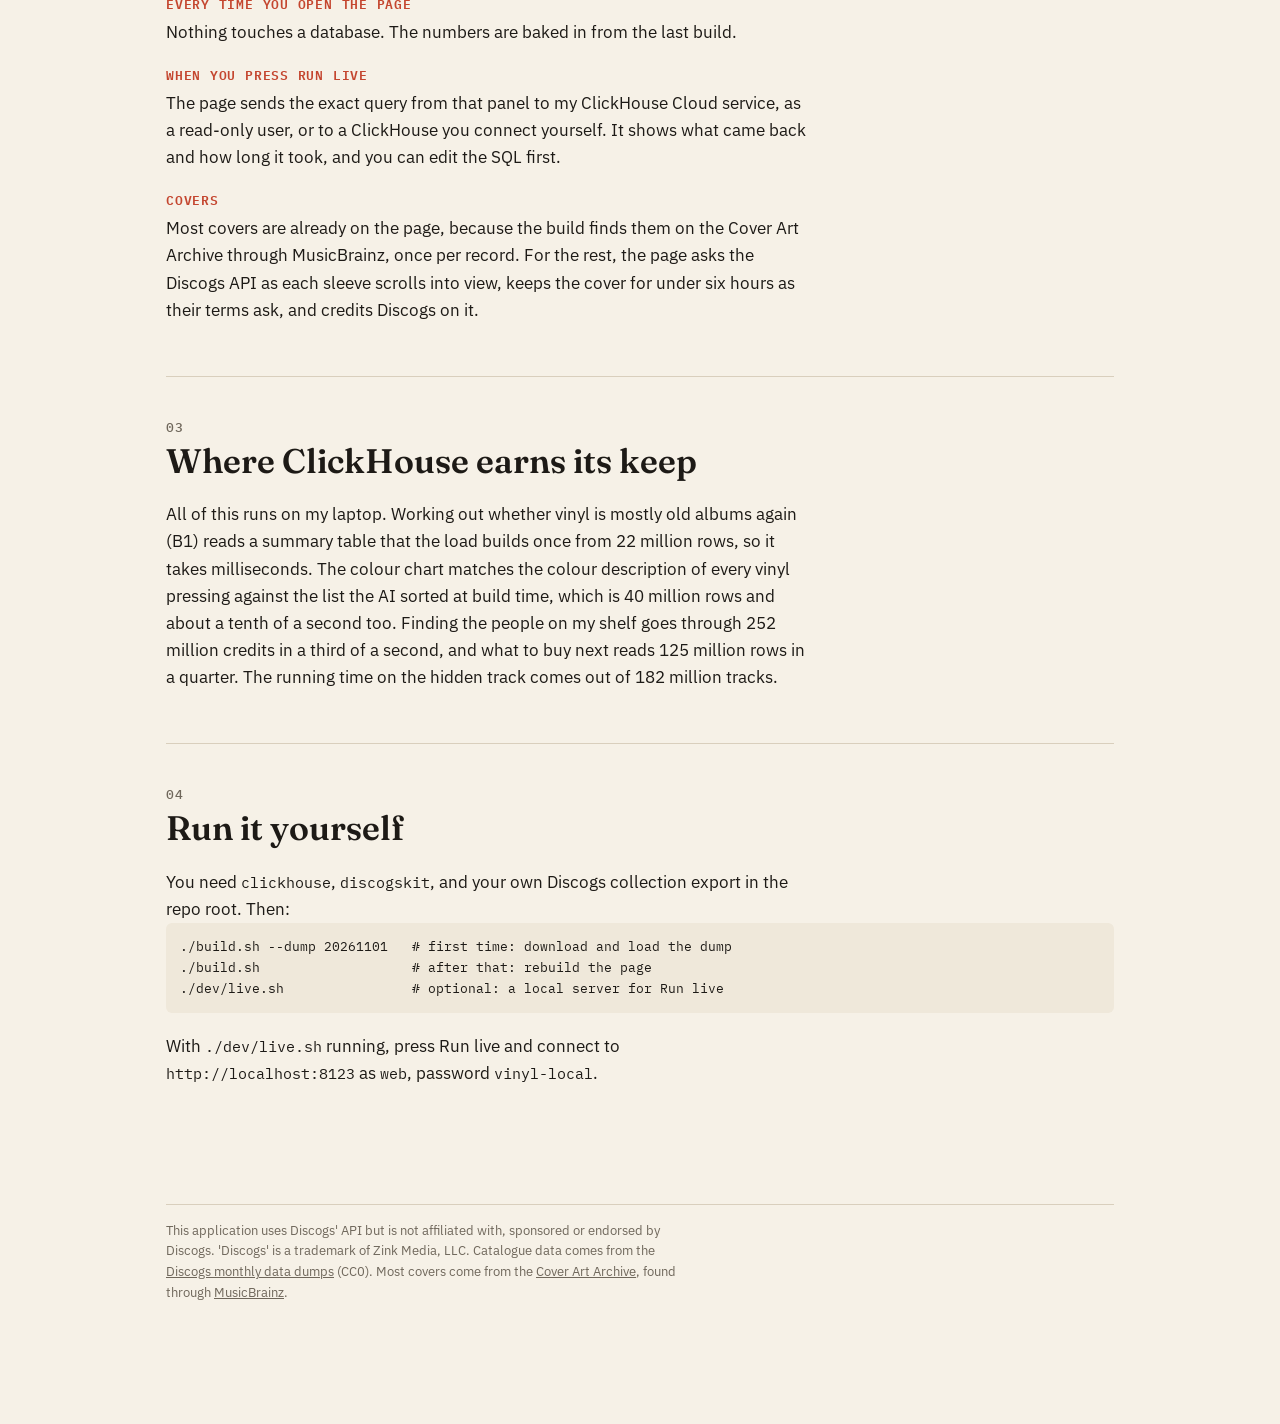
==== commit eb36344a: "Every SQL panel says what it asks and how, and the slow queries got fast - Each query has Asks, How," ====
--- a/web/how.html
+++ b/web/how.html
@@ -80,8 +80,8 @@
   <section class="track">
     <div class="track-no">03</div>
     <h2>Where ClickHouse earns its keep</h2>
-    <p>All of this runs on my laptop. Working out whether vinyl is mostly old albums again (B1) reads 22 million rows in about a
-      tenth of a second. The colour chart matches the colour description of every vinyl pressing against the list the AI sorted at
+    <p>All of this runs on my laptop. Working out whether vinyl is mostly old albums again (B1) reads a summary table that the load
+      builds once from 22 million rows, so it takes milliseconds. The colour chart matches the colour description of every vinyl pressing against the list the AI sorted at
       build time, which is 40 million rows and about a tenth of a second too. Finding the people on my shelf goes through 252 million
       credits in a third of a second, and what to buy next reads 125 million rows in a quarter. The running time on the hidden track
       comes out of 182 million tracks.</p>
--- a/web/style.css
+++ b/web/style.css
@@ -133,11 +133,24 @@
 .q-hide, .query[open] .q-show { display: none; }
 .query[open] .q-hide { display: inline; }
 .q-live { display: none; font: 500 12px var(--sans); color: var(--catalogue); background: none; border: 1px solid var(--catalogue); border-radius: 999px; padding: 6px 12px; cursor: pointer; }
-.is-live .q-live { display: inline-block; }
+.is-live .q-live, .has-public .q-live { display: inline-block; }
 .q-live:hover { background: var(--catalogue); color: var(--paper); }
 .live-dot { color: var(--catalogue); font-weight: 600; }
 .query pre { margin: 10px 0 0; padding: 14px; overflow-x: auto; background: var(--paper-2); border-radius: 6px; color: var(--ink); font-size: 12.5px; white-space: pre; }
 .is-live .query pre[contenteditable="plaintext-only"] { box-shadow: inset 0 0 0 1px var(--catalogue); }
+.query pre mark.q-changed { display: inline-block; min-width: 100%; color: inherit; background: color-mix(in srgb, var(--catalogue) 18%, transparent); box-shadow: -6px 0 0 var(--catalogue); border-radius: 0 2px 2px 0; }
+/* What a query asks, how it works, and edits to try live */
+.q-asks { flex-basis: 100%; font: 500 14px/1.4 var(--sans); color: var(--ink); }
+.q-about { margin: 10px 0 0; padding: 12px 14px; border-left: 2px solid var(--catalogue); background: var(--paper-2); border-radius: 0 6px 6px 0; }
+.q-about p { max-width: 76ch; font: 14px/1.55 var(--sans); color: var(--ink-2); }
+.q-about p + p, .q-about .q-tries { margin-top: 8px; }
+.q-about .q-label, .q-label { display: block; font: 600 11px var(--mono); text-transform: uppercase; letter-spacing: 0.08em; color: var(--ink-3); margin-bottom: 4px; }
+.q-tries { list-style: none; padding: 0; margin: 0; display: flex; flex-direction: column; gap: 6px; }
+.q-tries li { display: flex; flex-wrap: wrap; align-items: baseline; gap: 4px 10px; font: 14px/1.4 var(--sans); color: var(--ink-2); }
+.q-try { font: 12px var(--mono); color: var(--catalogue); background: none; border: 1px solid var(--catalogue); border-radius: 999px; padding: 3px 10px; cursor: pointer; }
+.q-try:hover, .q-try.on { background: var(--catalogue); color: var(--paper); }
+.q-try code { font: inherit; background: none; padding: 0; }
+.q-try.on::after { content: " ×"; }
 .query .table-wrap { max-height: 320px; overflow: auto; margin-top: 10px; }
 .query table { border-collapse: collapse; font-size: 12.5px; }
 .query td, .query th { padding: 3px 12px 3px 0; text-align: right; border-bottom: 1px solid var(--grid); white-space: nowrap; }
@@ -232,7 +245,8 @@
 .connect label { display: flex; flex-direction: column; gap: 4px; margin: 12px 0; font: 12px var(--mono); color: var(--ink-3); }
 .connect input:not([type=checkbox]) { font: 15px var(--sans); color: var(--ink); background: var(--paper-2); border: 1px solid var(--rule); border-radius: 6px; padding: 9px 10px; }
 .connect label.check { flex-direction: row; align-items: center; gap: 8px; font: 14px var(--sans); color: var(--ink-2); }
-.connect-status { min-height: 1.4em; font-size: 14px; color: var(--reissue); }
+.connect-status { min-height: 1.4em; font-size: 14px; color: var(--ink-3); }
+.connect-status.error { color: var(--reissue); }
 .connect-actions { display: flex; gap: 10px; flex-wrap: wrap; margin: 6px 0 12px; }
 .pick-btn { font: 500 14px var(--sans); color: var(--ink); background: none; border: 1px solid var(--ink); border-radius: 999px; padding: 9px 16px; cursor: pointer; }
 .pick-btn:hover { background: var(--ink); color: var(--paper); }
@@ -242,11 +256,8 @@
 .connect-public { display: flex; flex-wrap: wrap; align-items: center; gap: 10px 14px; margin: 16px 0 6px; }
 .connect-hint { font-size: 14px; color: var(--ink-3); }
 .connect-own { margin: 8px 0 14px; border-top: 1px solid var(--rule); padding-top: 12px; }
-.connect-own > summary { cursor: pointer; font: 500 14px var(--sans); color: var(--ink-2); list-style: none; }
-.connect-own > summary::-webkit-details-marker { display: none; }
-.connect-own > summary::before { content: "▸ "; }
-.connect-own[open] > summary::before { content: "▾ "; }
-.connect-own > p { margin-top: 10px; }
+.connect-own h3 { font: 600 16px var(--serif); margin: 0; }
+.connect-own > p { margin-top: 8px; }
 
 /* How it works page */
 .flow { list-style: none; padding: 0; counter-reset: flow; max-width: 64ch; }
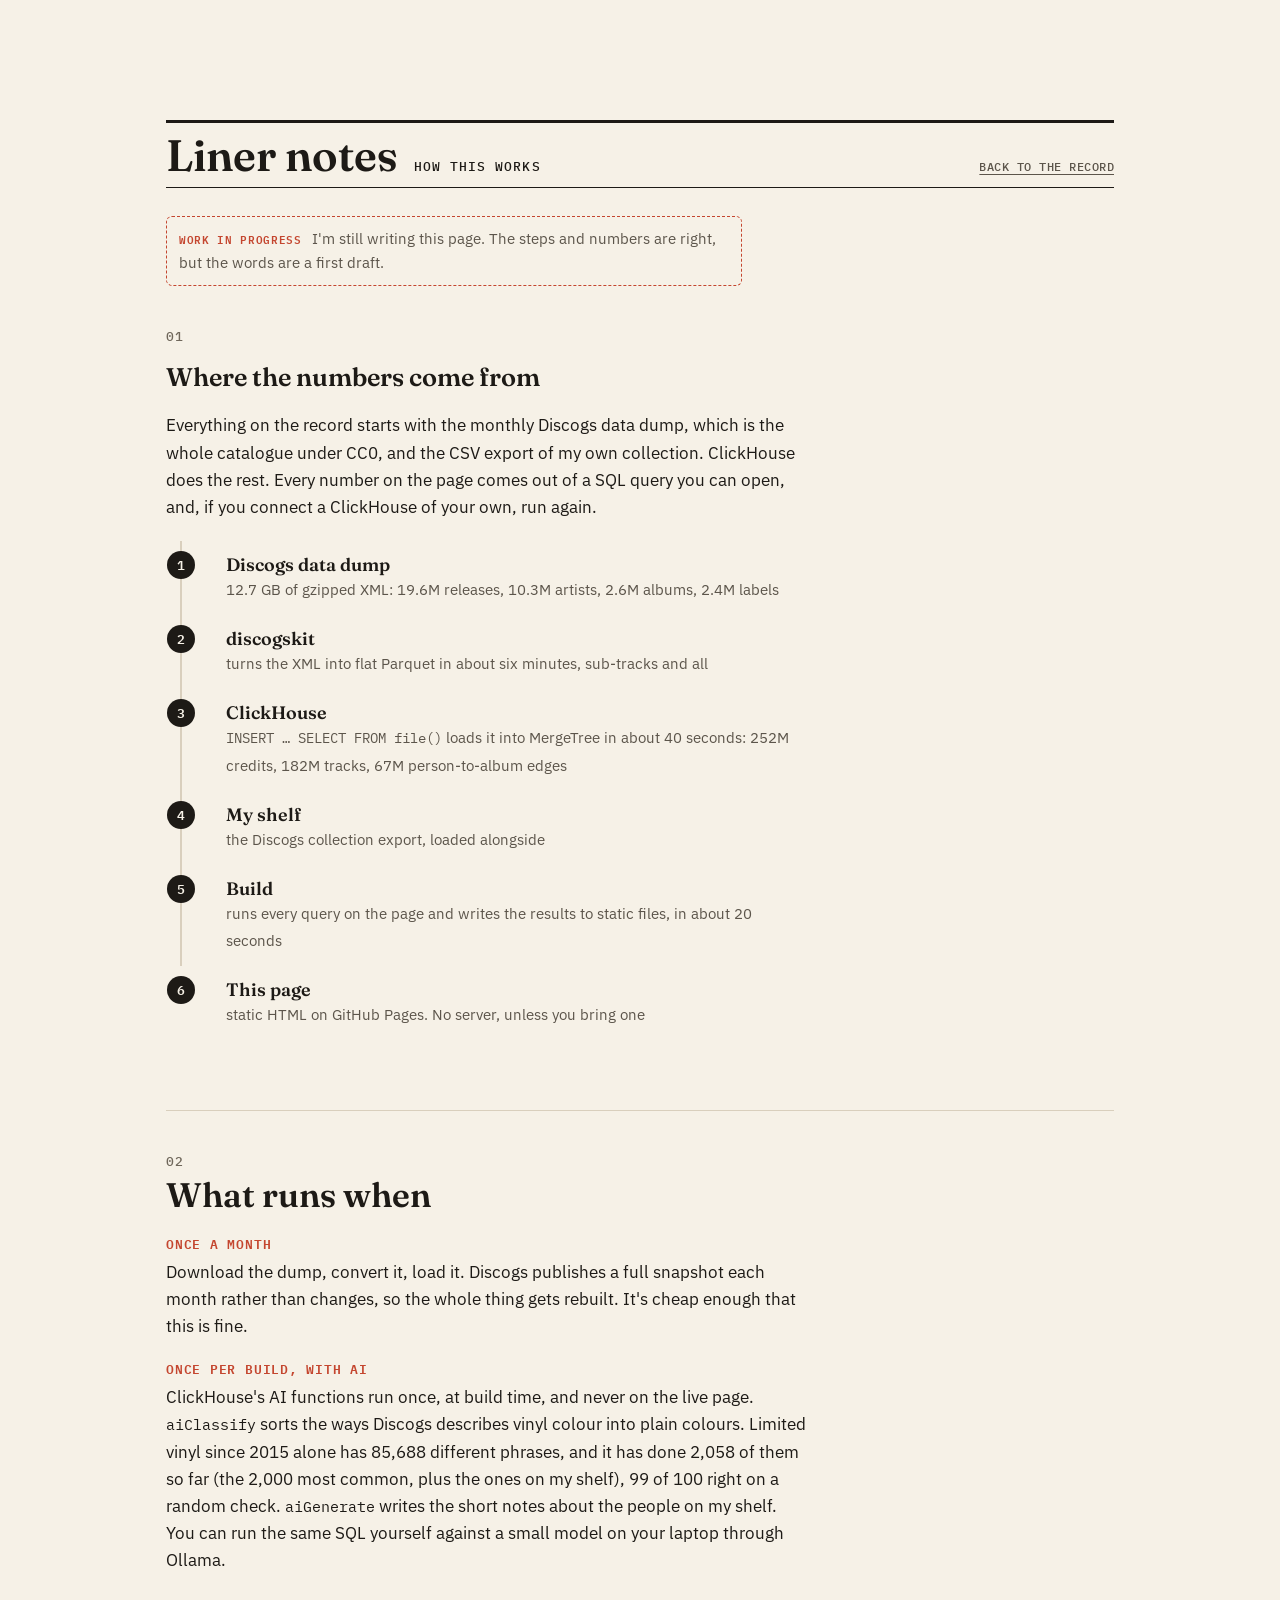
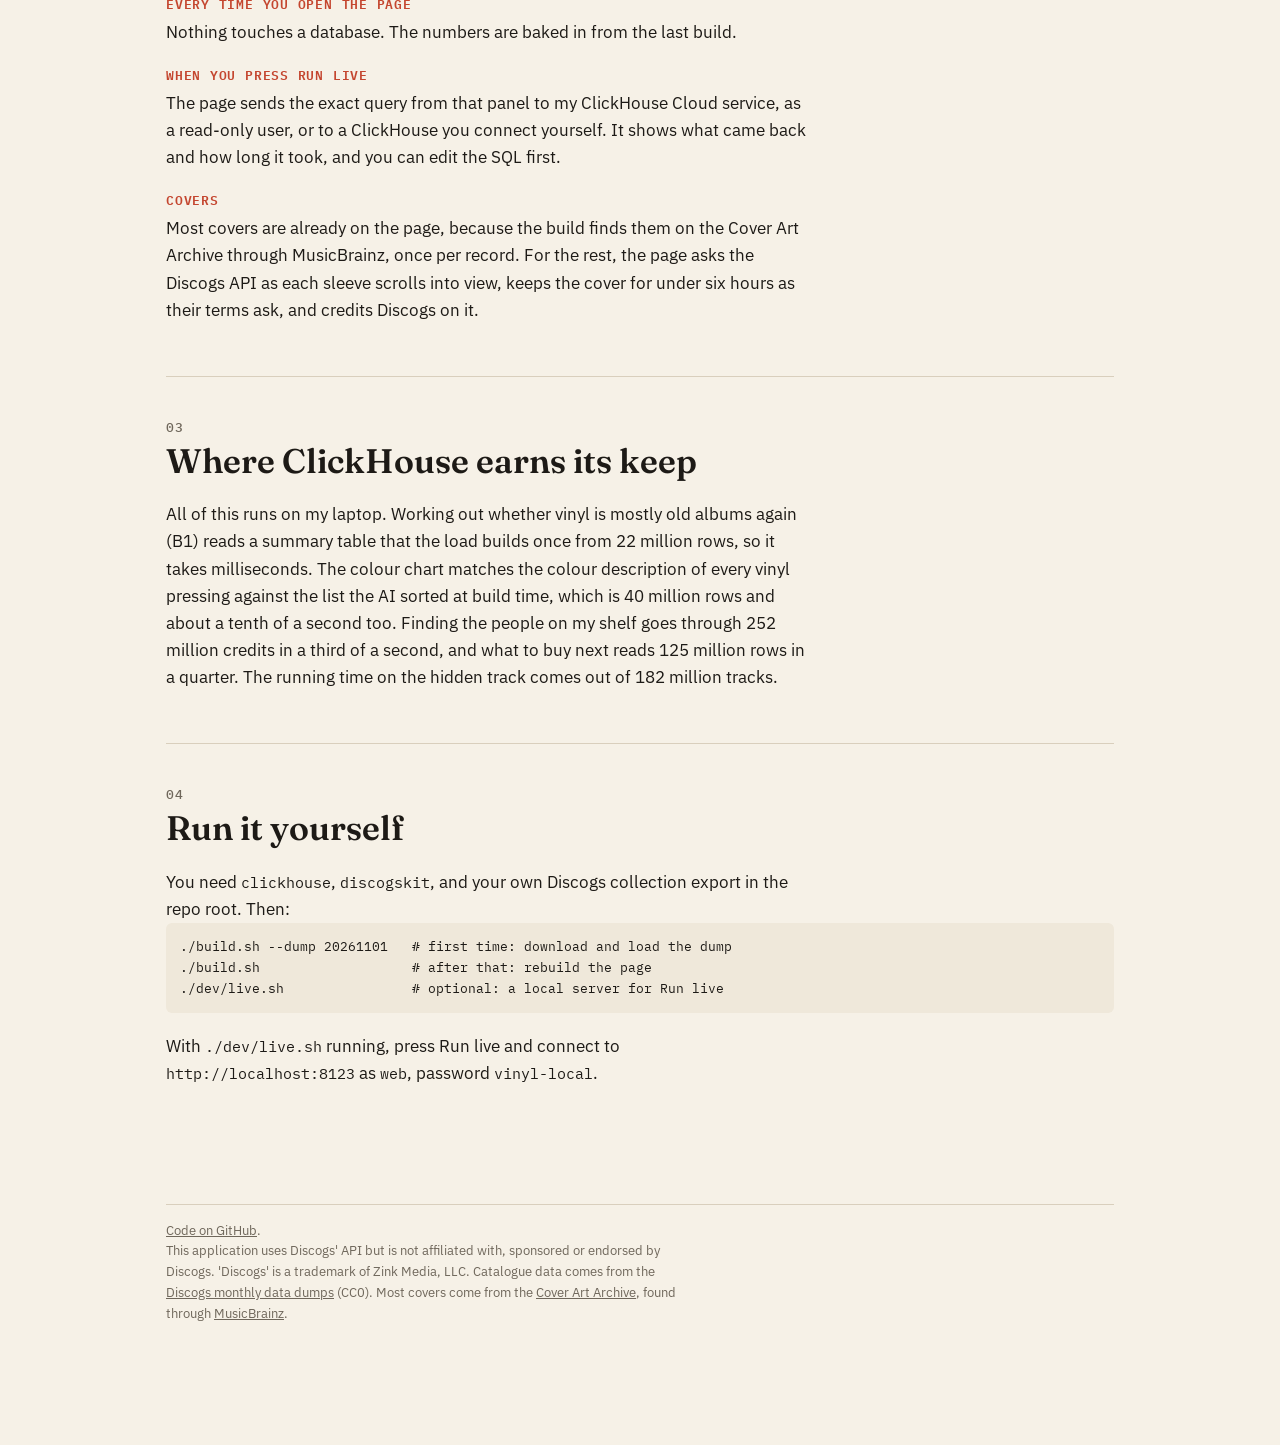
==== commit e741e24f: "Rerun the AI step: new vinyl colours and liner notes, and B2's check redone - Every colour phrase re" ====
--- a/web/how.html
+++ b/web/how.html
@@ -11,8 +11,8 @@
   <meta property="og:type" content="website">
   <meta property="og:title" content="How it works: Reading every liner note at once">
   <meta property="og:description" content="How the shelf page is built from the Discogs dumps, my collection export, and ClickHouse.">
-  <meta property="og:url" content="https://tylerhannan.github.io/every-liner-note/how.html">
-  <meta property="og:image" content="https://tylerhannan.github.io/every-liner-note/preview.png">
+  <meta property="og:url" content="https://records.tylerhannan.com/how.html">
+  <meta property="og:image" content="https://records.tylerhannan.com/preview.png">
   <meta property="og:image:width" content="1200">
   <meta property="og:image:height" content="630">
   <meta property="og:image:alt" content="Reading every liner note at once: 19.6 million releases on Discogs, 252 million credits, and the covers of my records">
@@ -62,9 +62,9 @@
       <dt>Once per build, with AI</dt>
       <dd>ClickHouse's AI functions run once, at build time, and never on the live page. <code>aiClassify</code> sorts the ways Discogs
         describes vinyl colour into plain colours. Limited vinyl since 2015 alone has 85,688 different phrases, and it has done 2,058 of
-        them so far (the 2,000 most common, plus the ones on my shelf), about 95% right on a random check. <code>aiGenerate</code> writes
-        the short notes about the people on my shelf. For now that's
-        a small model on my laptop through Ollama. On ClickHouse Cloud it'll be the same SQL with a bigger one.</dd>
+        them so far (the 2,000 most common, plus the ones on my shelf), 99 of 100 right on a random check. <code>aiGenerate</code> writes
+        the short notes about the people on my shelf. You can run the
+        same SQL yourself against a small model on your laptop through Ollama.</dd>
       <dt>Every time you open the page</dt>
       <dd>Nothing touches a database. The numbers are baked in from the last build.</dd>
       <dt>When you press Run live</dt>
@@ -99,6 +99,7 @@
   </section>
 
   <footer class="site-footer">
+    <p><a href="https://github.com/tylerhannan/every-liner-note">Code on GitHub</a>.</p>
     <p>This application uses Discogs' API but is not affiliated with, sponsored or endorsed by Discogs. 'Discogs' is a trademark of Zink Media, LLC.
       Catalogue data comes from the <a href="https://data.discogs.com/">Discogs monthly data dumps</a> (CC0). Most covers come from the
       <a href="https://coverartarchive.org/">Cover Art Archive</a>, found through <a href="https://musicbrainz.org/">MusicBrainz</a>.</p>
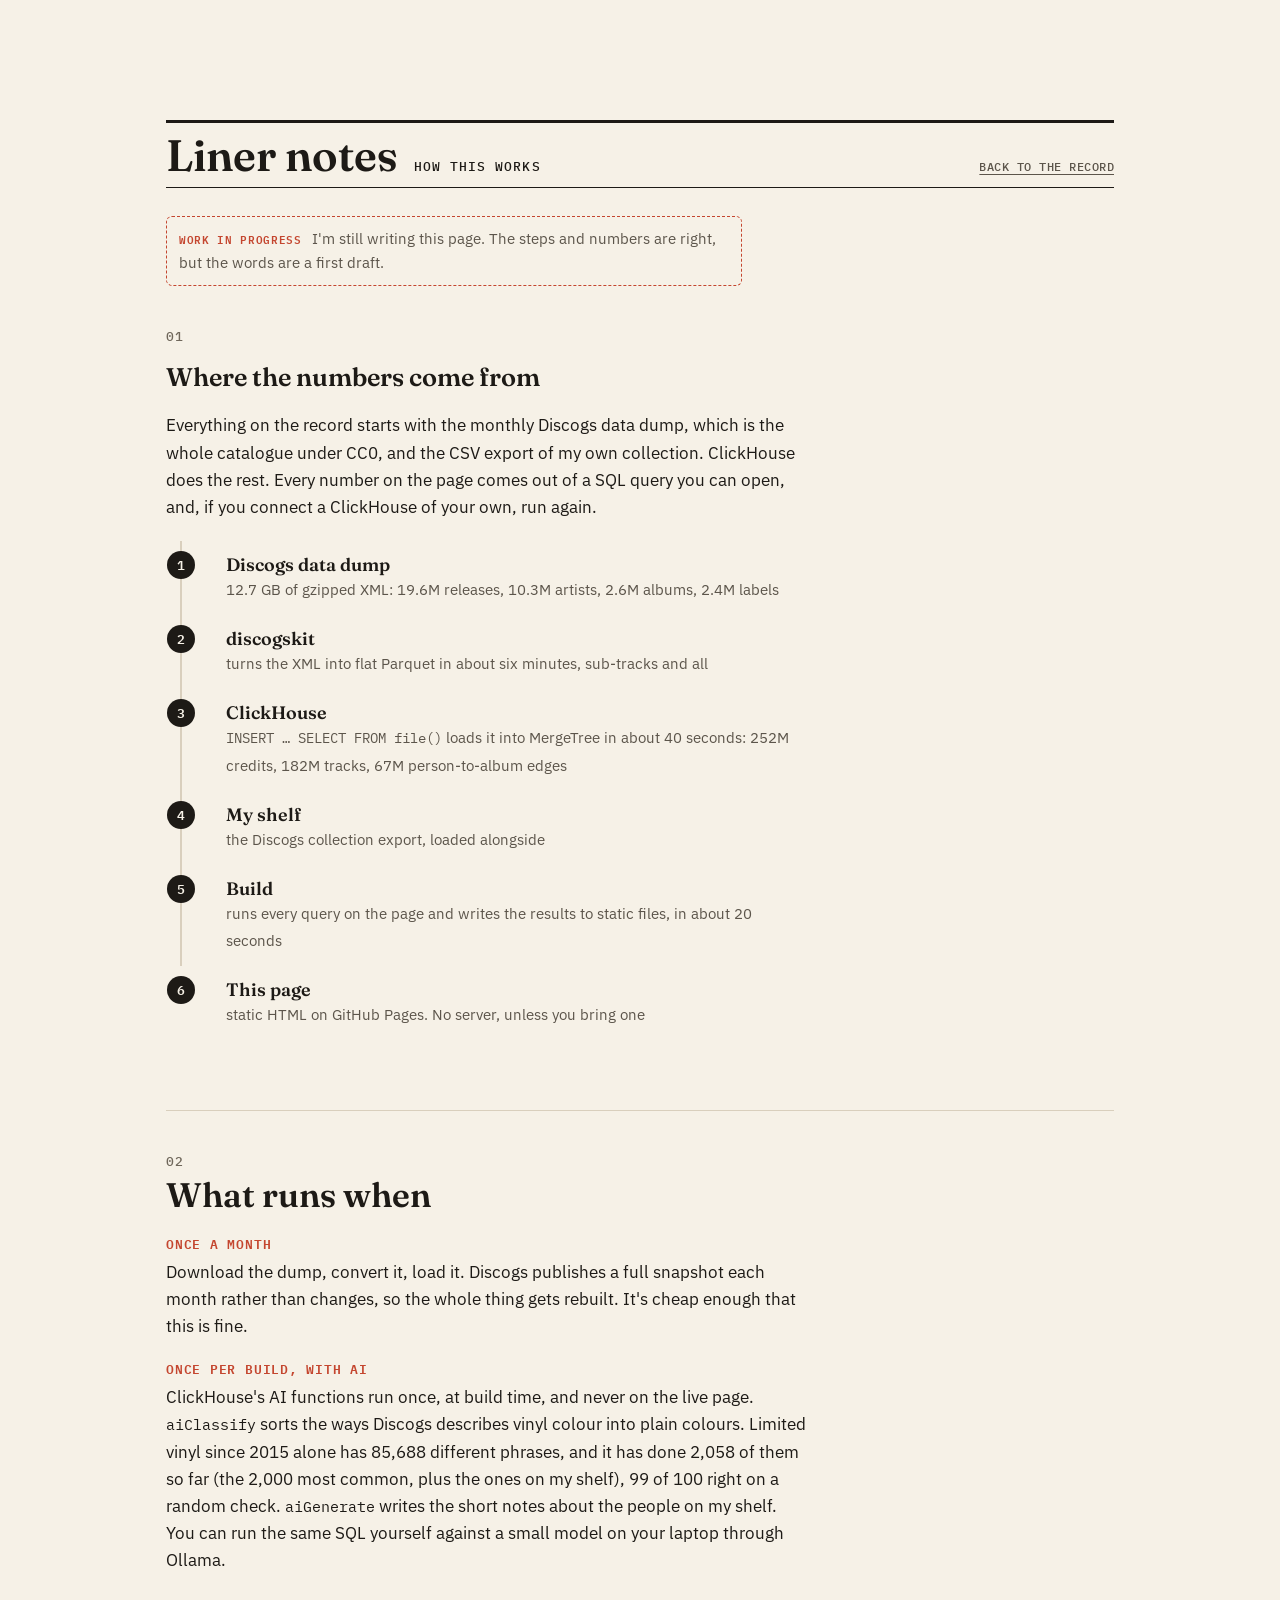
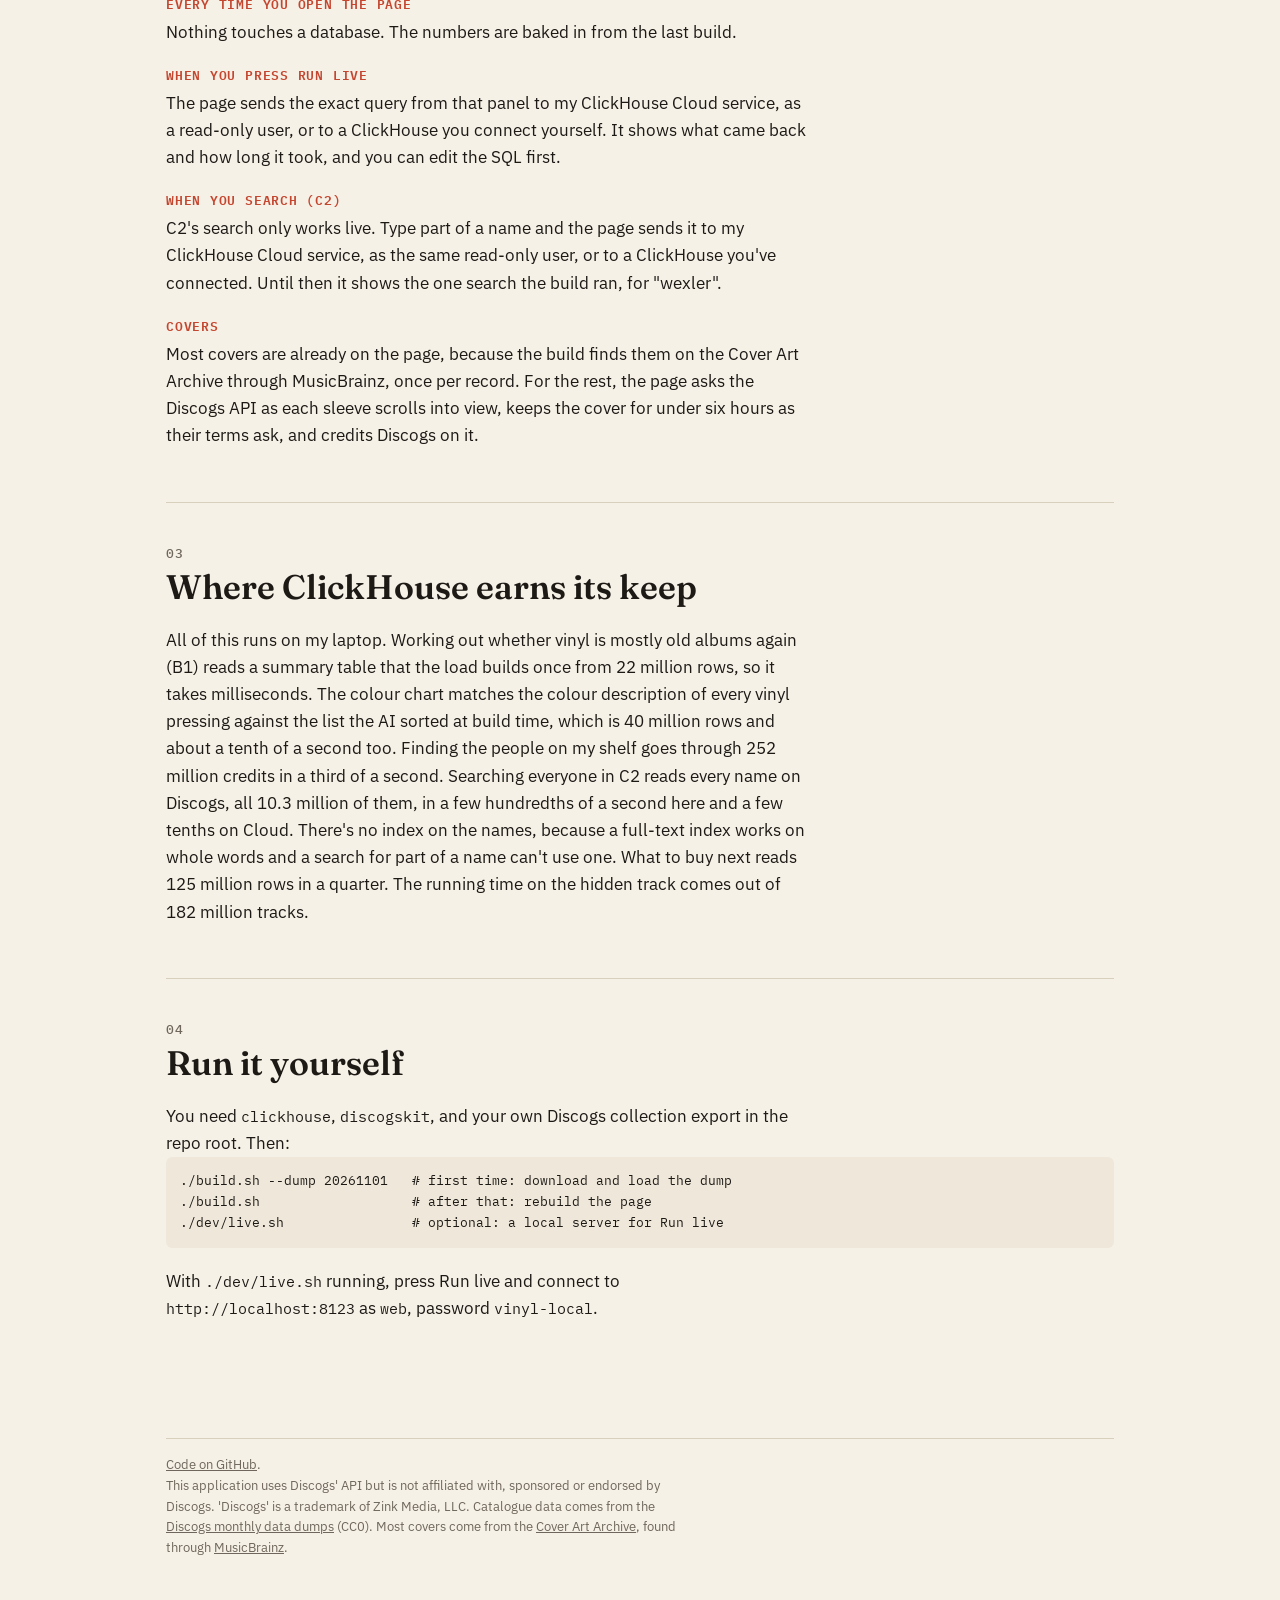
==== commit 040cde9b: "C2 in the README and on How it works - The README's "Things to try live" gets three C2 rows: typing " ====
--- a/web/how.html
+++ b/web/how.html
@@ -70,6 +70,9 @@
       <dt>When you press Run live</dt>
       <dd>The page sends the exact query from that panel to my ClickHouse Cloud service, as a read-only user, or to a ClickHouse you
         connect yourself. It shows what came back and how long it took, and you can edit the SQL first.</dd>
+      <dt>When you search (C2)</dt>
+      <dd>C2's search only works live. Type part of a name and the page sends it to my ClickHouse Cloud service, as the same read-only
+        user, or to a ClickHouse you've connected. Until then it shows the one search the build ran, for "wexler".</dd>
       <dt>Covers</dt>
       <dd>Most covers are already on the page, because the build finds them on the Cover Art Archive through MusicBrainz, once per
         record. For the rest, the page asks the Discogs API as each sleeve scrolls into view, keeps the cover for under six hours as their
@@ -83,7 +86,9 @@
     <p>All of this runs on my laptop. Working out whether vinyl is mostly old albums again (B1) reads a summary table that the load
       builds once from 22 million rows, so it takes milliseconds. The colour chart matches the colour description of every vinyl pressing against the list the AI sorted at
       build time, which is 40 million rows and about a tenth of a second too. Finding the people on my shelf goes through 252 million
-      credits in a third of a second, and what to buy next reads 125 million rows in a quarter. The running time on the hidden track
+      credits in a third of a second. Searching everyone in C2 reads every name on Discogs, all 10.3 million of them, in a few
+      hundredths of a second here and a few tenths on Cloud. There's no index on the names, because a full-text index works on whole
+      words and a search for part of a name can't use one. What to buy next reads 125 million rows in a quarter. The running time on the hidden track
       comes out of 182 million tracks.</p>
   </section>
 
--- a/web/style.css
+++ b/web/style.css
@@ -325,6 +325,29 @@
 .fit-presets { display: inline-flex; gap: 6px; flex-wrap: wrap; }
 .fit-presets button { font: 500 13px var(--sans); color: var(--ink-2); background: none; border: 1px solid var(--rule); border-radius: 999px; padding: 4px 10px; cursor: pointer; }
 .fit-presets button:hover { color: var(--ink); border-color: var(--ink-3); }
+
+/* C2: search everyone credited on Discogs */
+.search > * + * { margin-top: 14px; }
+.search-ask input { width: min(20ch, 100%); text-align: left; }
+.search-status.error { color: var(--reissue); }
+.search-cols { display: grid; grid-template-columns: minmax(0, 1fr) minmax(0, 1.3fr); gap: 28px; align-items: start; }
+@media (max-width: 720px) { .search-cols { grid-template-columns: 1fr; } }
+.search-hits { list-style: none; padding: 0; margin: 0; }
+.search-hits li { border-bottom: 1px solid var(--grid); }
+.search-hits button { display: flex; justify-content: space-between; align-items: baseline; gap: 12px; width: 100%; background: none; border: 0;
+  border-radius: 4px; padding: 8px 6px; font: 16px var(--sans); color: var(--ink); text-align: left; cursor: pointer; }
+.search-hits button:hover, .search-hits button[aria-pressed="true"] { background: var(--paper-2); }
+.search-hits button[aria-pressed="true"] span:first-child { font-weight: 600; }
+.search-hits .glue-meta { white-space: nowrap; }
+.search-none { padding: 8px 6px; color: var(--ink-3); }
+.person > * + * { margin-top: 10px; }
+.person { transition: opacity 0.2s; }
+.person.loading { opacity: 0.5; }
+.decades { display: flex; gap: 2px; max-width: 460px; }
+.decade { flex: 1 1 0; min-width: 0; display: flex; flex-direction: column; }
+.decade-bar { height: 80px; display: flex; align-items: flex-end; border-bottom: 1px solid var(--rule); }
+.decade-bar i { display: block; width: 100%; background: var(--ink-2); border-radius: 4px 4px 0 0; }
+.decade span { font: 11px var(--mono); color: var(--ink-3); text-align: center; margin-top: 4px; white-space: nowrap; }
 .fit-sum { font: 600 18px var(--serif); }
 .fit-list { margin: 0; padding-left: 22px; }
 .fit-list li { margin: 4px 0; }
